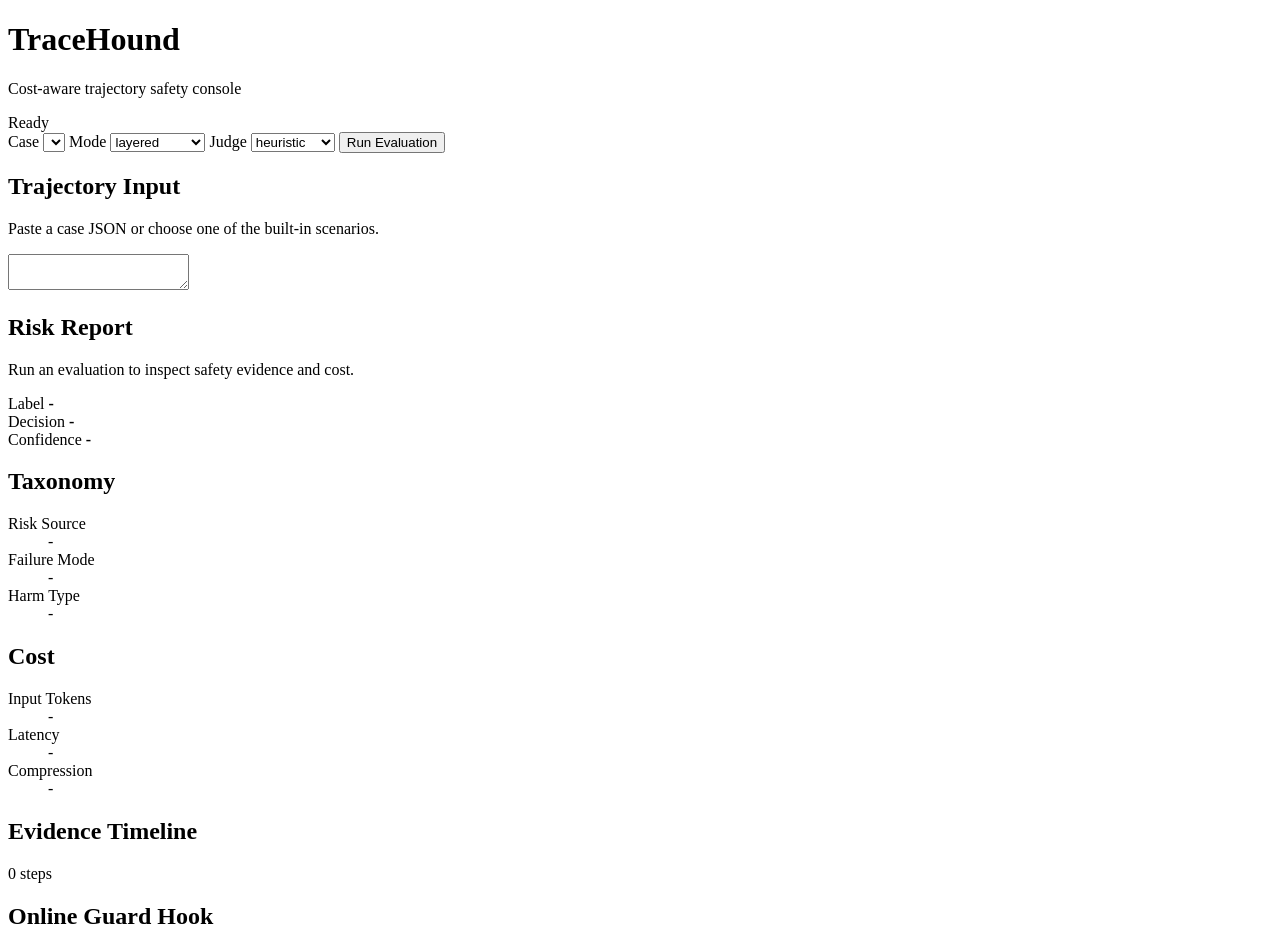
==== web_demo/index.html @ c362c531 "chore: initialize TraceHound MVP" ====
<!doctype html>
<html lang="en">
  <head>
    <meta charset="utf-8" />
    <meta name="viewport" content="width=device-width, initial-scale=1" />
    <title>TraceHound</title>
    <link rel="stylesheet" href="/static/styles.css" />
  </head>
  <body>
    <main class="shell">
      <header class="topbar">
        <div class="brand">
          <h1>TraceHound</h1>
          <p>Cost-aware trajectory safety console</p>
        </div>
        <div class="run-state">
          <span class="dot" aria-hidden="true"></span>
          <span id="status">Ready</span>
        </div>
      </header>

      <section class="control-bar" aria-label="Evaluation controls">
        <label>
          <span>Case</span>
          <select id="caseSelect" aria-label="Case"></select>
        </label>
        <label>
          <span>Mode</span>
          <select id="modeSelect" aria-label="Mode">
              <option value="layered">layered</option>
              <option value="compressed">compressed</option>
              <option value="rules">rules</option>
          </select>
        </label>
        <label>
          <span>Judge</span>
          <select id="judgeSelect" aria-label="Judge">
            <option value="heuristic">heuristic</option>
            <option value="hybrid">hybrid API</option>
            <option value="api">API only</option>
          </select>
        </label>
        <button id="runBtn" type="button">Run Evaluation</button>
      </section>

      <section class="workspace">
        <div class="panel input-panel">
          <div class="panel-heading">
            <div>
              <h2>Trajectory Input</h2>
              <p>Paste a case JSON or choose one of the built-in scenarios.</p>
            </div>
          </div>
          <textarea id="caseInput" spellcheck="false"></textarea>
        </div>

        <div class="panel output-panel">
          <div class="panel-heading">
            <div>
              <h2>Risk Report</h2>
              <p id="reasonValue">Run an evaluation to inspect safety evidence and cost.</p>
            </div>
          </div>

          <div class="summary-strip">
            <article class="metric-tile">
              <span>Label</span>
              <strong id="labelValue">-</strong>
            </article>
            <article class="metric-tile">
              <span>Decision</span>
              <strong id="decisionValue">-</strong>
            </article>
            <article class="metric-tile">
              <span>Confidence</span>
              <strong id="confidenceValue">-</strong>
            </article>
          </div>

          <div class="detail-grid">
            <section class="info-section">
              <h2>Taxonomy</h2>
              <dl>
                <dt>Risk Source</dt>
                <dd id="riskSource">-</dd>
                <dt>Failure Mode</dt>
                <dd id="failureMode">-</dd>
                <dt>Harm Type</dt>
                <dd id="harmType">-</dd>
              </dl>
            </section>
            <section class="info-section">
              <h2>Cost</h2>
              <dl>
                <dt>Input Tokens</dt>
                <dd id="inputTokens">-</dd>
                <dt>Latency</dt>
                <dd id="latency">-</dd>
                <dt>Compression</dt>
                <dd id="compression">-</dd>
              </dl>
            </section>
          </div>

          <section class="info-section evidence-section">
            <div class="section-title-row">
              <h2>Evidence Timeline</h2>
              <span id="evidenceCount">0 steps</span>
            </div>
            <div id="evidenceList" class="timeline"></div>
          </section>

          <section class="info-section guard-section">
            <h2>Online Guard Hook</h2>
            <pre id="guardOutput"></pre>
          </section>
        </div>
      </section>
    </main>
    <script src="/static/app.js"></script>
  </body>
</html>
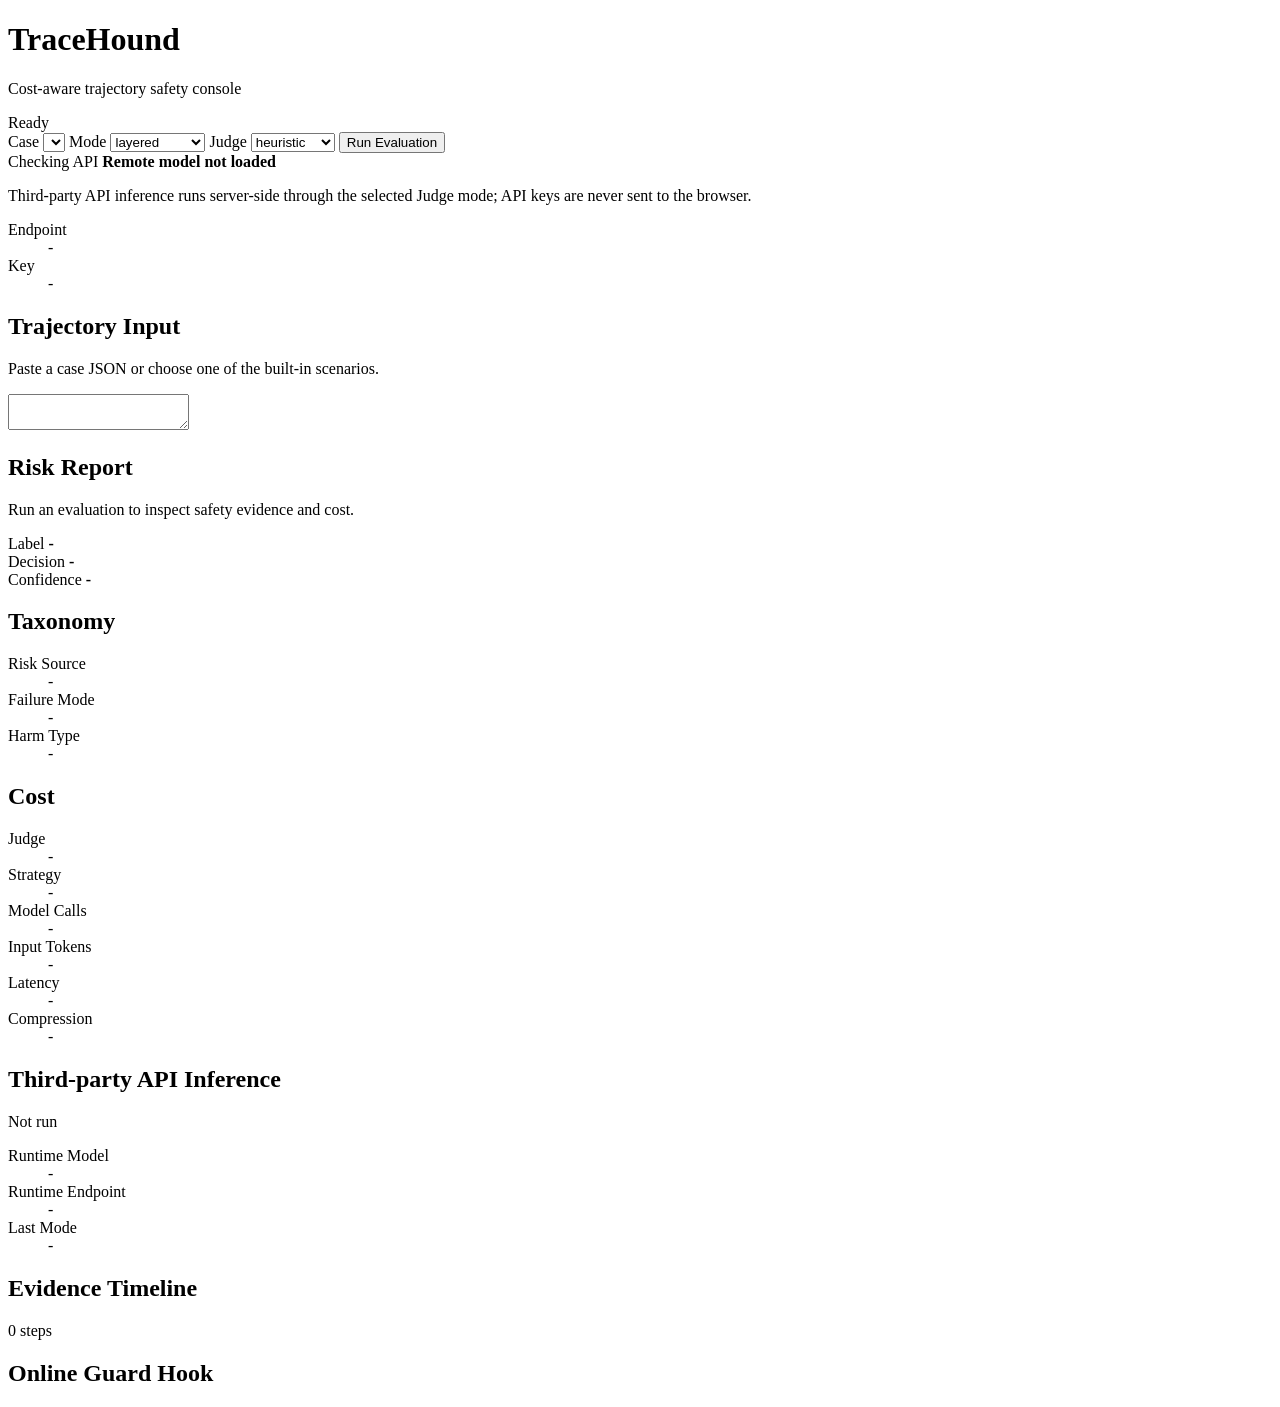
==== commit c64bb0fb: "feat: expose API inference in demo" ====
--- a/web_demo/index.html
+++ b/web_demo/index.html
@@ -41,6 +41,20 @@
           </select>
         </label>
         <button id="runBtn" type="button">Run Evaluation</button>
+      </section>
+
+      <section class="api-banner" aria-label="Remote API status">
+        <div>
+          <span id="apiStatusBadge" class="status-pill">Checking API</span>
+          <strong id="apiModel">Remote model not loaded</strong>
+          <p>Third-party API inference runs server-side through the selected Judge mode; API keys are never sent to the browser.</p>
+        </div>
+        <dl>
+          <dt>Endpoint</dt>
+          <dd id="apiEndpoint">-</dd>
+          <dt>Key</dt>
+          <dd id="apiKeyState">-</dd>
+        </dl>
       </section>
 
       <section class="workspace">
@@ -92,6 +106,12 @@
             <section class="info-section">
               <h2>Cost</h2>
               <dl>
+                <dt>Judge</dt>
+                <dd id="judgeUsed">-</dd>
+                <dt>Strategy</dt>
+                <dd id="strategyValue">-</dd>
+                <dt>Model Calls</dt>
+                <dd id="modelCalls">-</dd>
                 <dt>Input Tokens</dt>
                 <dd id="inputTokens">-</dd>
                 <dt>Latency</dt>
@@ -101,6 +121,21 @@
               </dl>
             </section>
           </div>
+
+          <section class="info-section api-result-section">
+            <div class="section-title-row">
+              <h2>Third-party API Inference</h2>
+              <span id="apiCallBadge">Not run</span>
+            </div>
+            <dl>
+              <dt>Runtime Model</dt>
+              <dd id="runtimeModel">-</dd>
+              <dt>Runtime Endpoint</dt>
+              <dd id="runtimeEndpoint">-</dd>
+              <dt>Last Mode</dt>
+              <dd id="runtimeMode">-</dd>
+            </dl>
+          </section>
 
           <section class="info-section evidence-section">
             <div class="section-title-row">
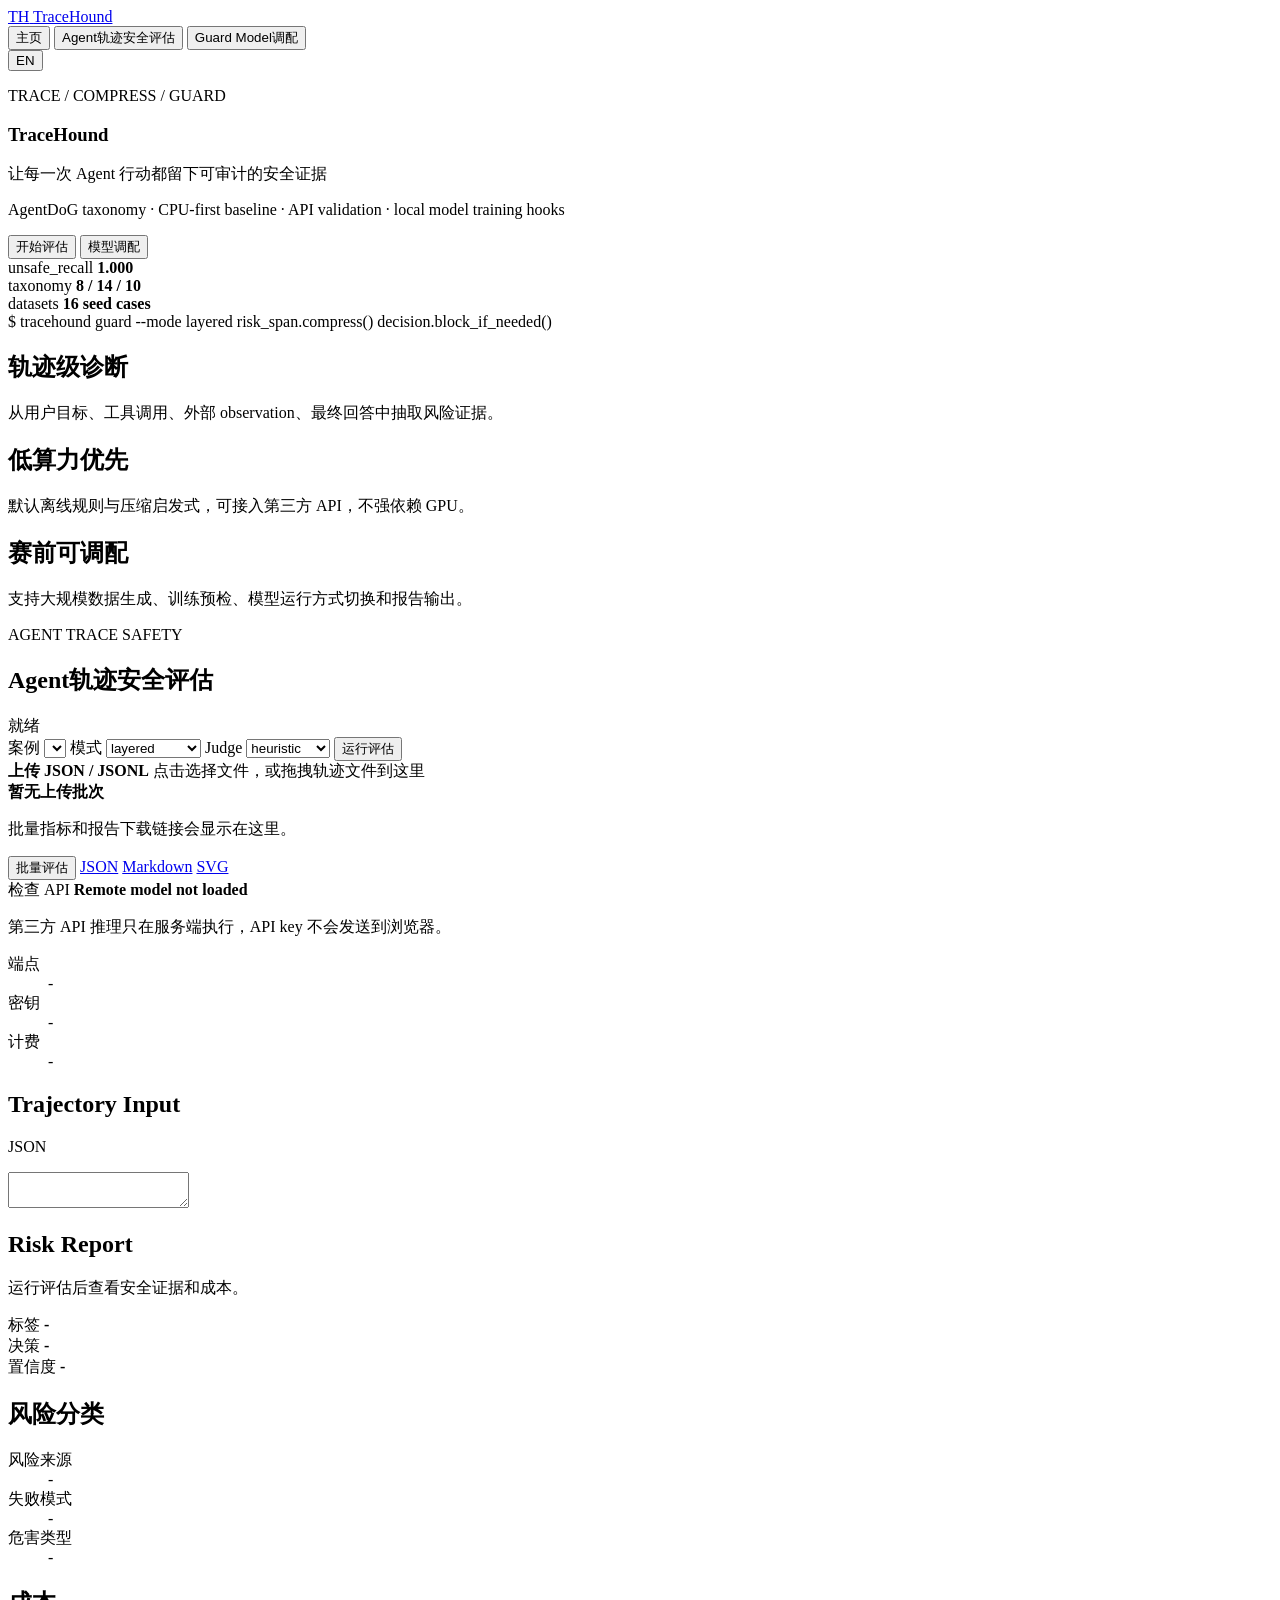
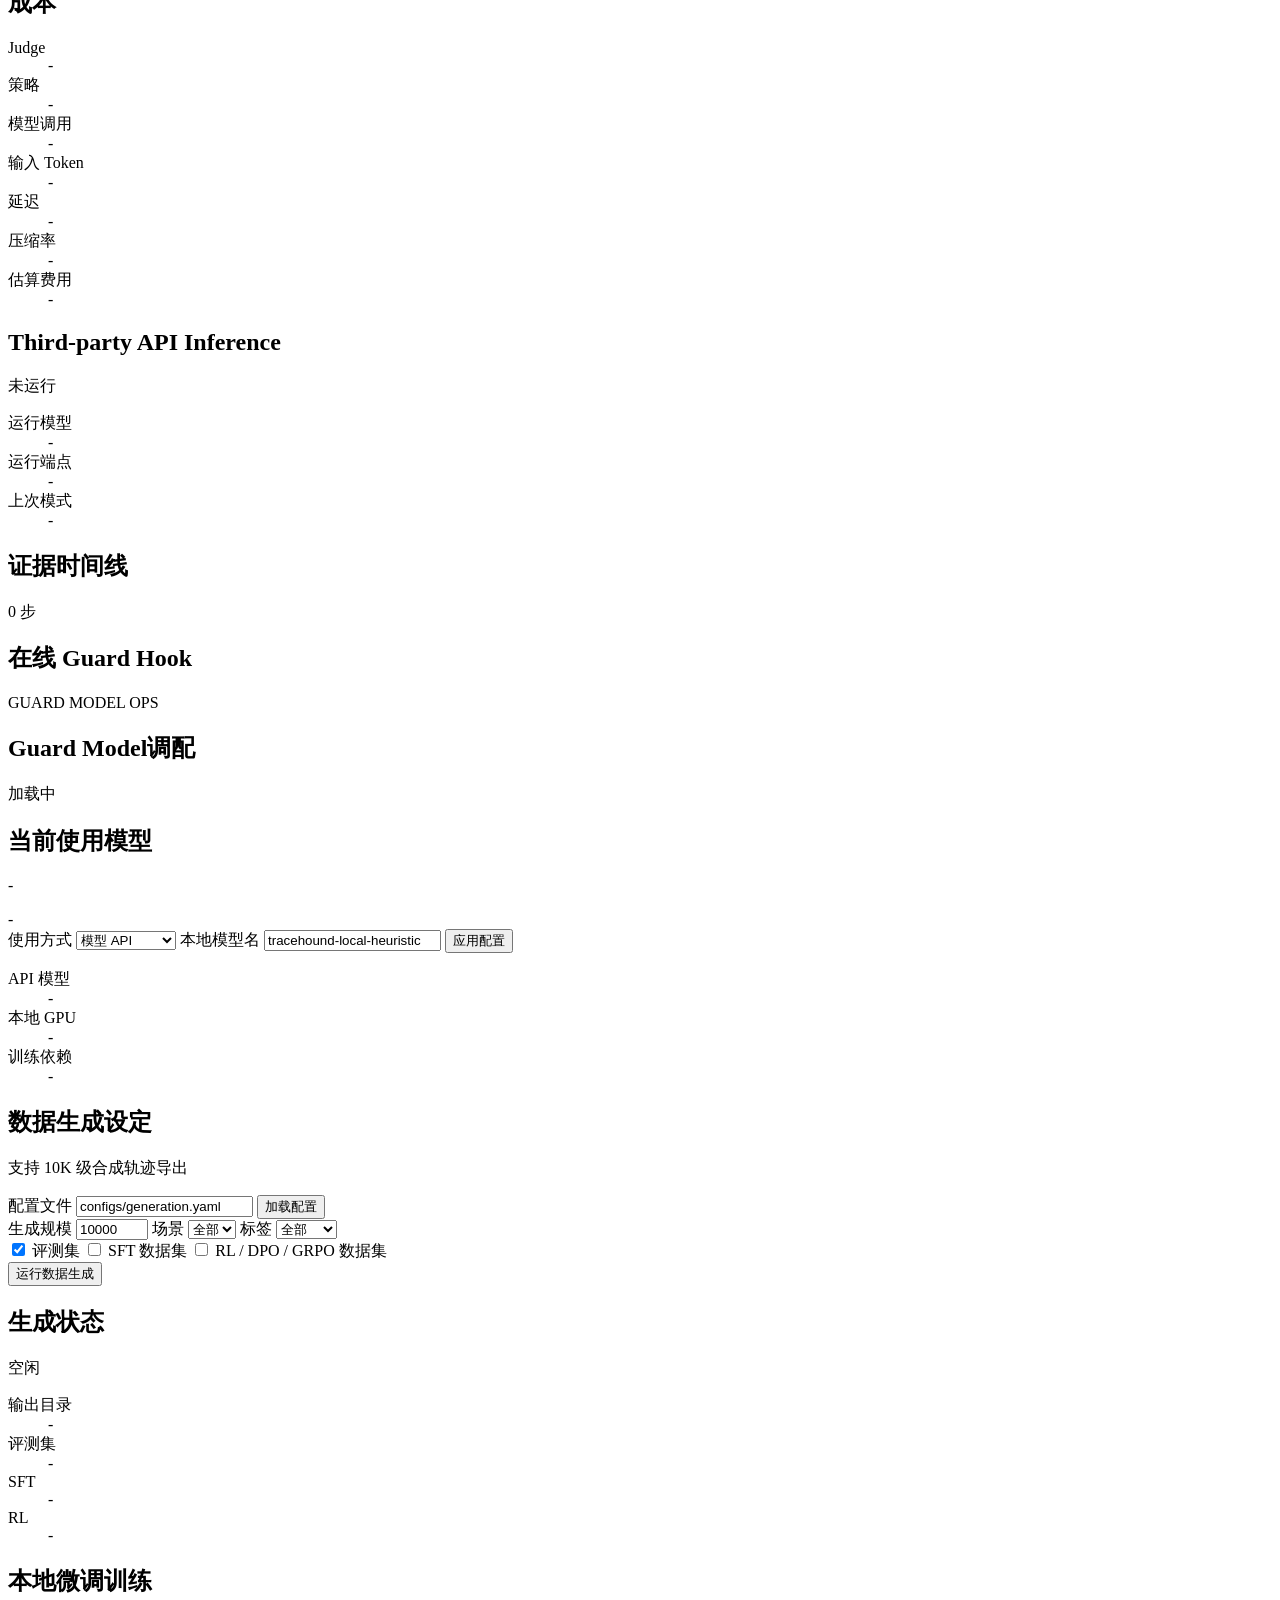
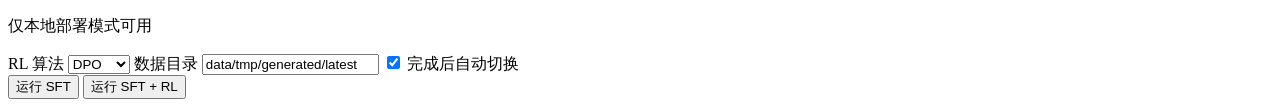
==== commit e5c457ba: "feat: add batch reports and model ops polish" ====
--- a/web_demo/index.html
+++ b/web_demo/index.html
@@ -1,157 +1,387 @@
 <!doctype html>
-<html lang="en">
+<html lang="zh-CN">
   <head>
     <meta charset="utf-8" />
     <meta name="viewport" content="width=device-width, initial-scale=1" />
     <title>TraceHound</title>
-    <link rel="stylesheet" href="/static/styles.css" />
+    <link rel="stylesheet" href="/static/styles.css?v=empty-state-v5" />
   </head>
   <body>
-    <main class="shell">
-      <header class="topbar">
-        <div class="brand">
-          <h1>TraceHound</h1>
-          <p>Cost-aware trajectory safety console</p>
+    <div class="backdrop" aria-hidden="true"></div>
+    <nav class="nav-shell" aria-label="TraceHound navigation">
+      <a class="brand-lockup" href="#home" aria-label="TraceHound Home">
+        <span class="brand-mark">TH</span>
+        <span class="brand-text">TraceHound</span>
+      </a>
+      <div class="nav-tabs" role="tablist" aria-label="Pages">
+        <button class="nav-tab active" type="button" data-page="home" data-i18n="nav.home">主页</button>
+        <button class="nav-tab" type="button" data-page="evaluate" data-i18n="nav.evaluate">Agent轨迹安全评估</button>
+        <button class="nav-tab" type="button" data-page="model" data-i18n="nav.model">Guard Model调配</button>
+      </div>
+      <button id="langToggle" class="ghost-button lang-toggle" type="button">EN</button>
+    </nav>
+
+    <main class="app-shell">
+      <section id="homePage" class="page active">
+        <div class="hero-grid">
+          <section class="hero-copy">
+            <p class="eyebrow">TRACE / COMPRESS / GUARD</p>
+            <h1>TraceHound</h1>
+            <p class="hero-slogan" data-i18n="home.slogan">让每一次 Agent 行动都留下可审计的安全证据</p>
+            <div class="neon-bars" aria-hidden="true">
+              <span></span><span></span><span></span>
+            </div>
+            <p class="hero-meta" data-i18n="home.meta">AgentDoG taxonomy · CPU-first baseline · API validation · local model training hooks</p>
+            <div class="hero-actions">
+              <button class="primary-button" type="button" data-go="evaluate" data-i18n="home.startEval">开始评估</button>
+              <button class="secondary-button" type="button" data-go="model" data-i18n="home.openModel">模型调配</button>
+            </div>
+          </section>
+          <section class="signal-board" aria-label="TraceHound telemetry">
+            <div class="signal-line">
+              <span>unsafe_recall</span>
+              <strong>1.000</strong>
+            </div>
+            <div class="signal-line">
+              <span>taxonomy</span>
+              <strong>8 / 14 / 10</strong>
+            </div>
+            <div class="signal-line">
+              <span>datasets</span>
+              <strong id="homeDatasetCount">16 seed cases</strong>
+            </div>
+            <div class="terminal-strip">
+              <span>$ tracehound guard --mode layered</span>
+              <span>risk_span.compress()</span>
+              <span>decision.block_if_needed()</span>
+            </div>
+          </section>
         </div>
-        <div class="run-state">
-          <span class="dot" aria-hidden="true"></span>
-          <span id="status">Ready</span>
-        </div>
-      </header>
-
-      <section class="control-bar" aria-label="Evaluation controls">
-        <label>
-          <span>Case</span>
-          <select id="caseSelect" aria-label="Case"></select>
-        </label>
-        <label>
-          <span>Mode</span>
-          <select id="modeSelect" aria-label="Mode">
+
+        <section class="home-panels">
+          <article class="glass-panel">
+            <h2 data-i18n="home.panel1.title">轨迹级诊断</h2>
+            <p data-i18n="home.panel1.body">从用户目标、工具调用、外部 observation、最终回答中抽取风险证据。</p>
+          </article>
+          <article class="glass-panel">
+            <h2 data-i18n="home.panel2.title">低算力优先</h2>
+            <p data-i18n="home.panel2.body">默认离线规则与压缩启发式，可接入第三方 API，不强依赖 GPU。</p>
+          </article>
+          <article class="glass-panel">
+            <h2 data-i18n="home.panel3.title">赛前可调配</h2>
+            <p data-i18n="home.panel3.body">支持大规模数据生成、训练预检、模型运行方式切换和报告输出。</p>
+          </article>
+        </section>
+      </section>
+
+      <section id="evaluatePage" class="page">
+        <header class="page-heading">
+          <div>
+            <p class="eyebrow">AGENT TRACE SAFETY</p>
+            <h1 data-i18n="eval.title">Agent轨迹安全评估</h1>
+          </div>
+          <div class="run-state">
+            <span class="dot" aria-hidden="true"></span>
+            <span id="status" data-i18n="common.ready">就绪</span>
+          </div>
+        </header>
+
+        <section class="control-bar" aria-label="Evaluation controls">
+          <label>
+            <span data-i18n="eval.case">案例</span>
+            <select id="caseSelect" aria-label="Case"></select>
+          </label>
+          <label>
+            <span data-i18n="eval.mode">模式</span>
+            <select id="modeSelect" aria-label="Mode">
               <option value="layered">layered</option>
               <option value="compressed">compressed</option>
               <option value="rules">rules</option>
-          </select>
-        </label>
-        <label>
-          <span>Judge</span>
-          <select id="judgeSelect" aria-label="Judge">
-            <option value="heuristic">heuristic</option>
-            <option value="hybrid">hybrid API</option>
-            <option value="api">API only</option>
-          </select>
-        </label>
-        <button id="runBtn" type="button">Run Evaluation</button>
-      </section>
-
-      <section class="api-banner" aria-label="Remote API status">
-        <div>
-          <span id="apiStatusBadge" class="status-pill">Checking API</span>
-          <strong id="apiModel">Remote model not loaded</strong>
-          <p>Third-party API inference runs server-side through the selected Judge mode; API keys are never sent to the browser.</p>
-        </div>
-        <dl>
-          <dt>Endpoint</dt>
-          <dd id="apiEndpoint">-</dd>
-          <dt>Key</dt>
-          <dd id="apiKeyState">-</dd>
-        </dl>
-      </section>
-
-      <section class="workspace">
-        <div class="panel input-panel">
-          <div class="panel-heading">
+            </select>
+          </label>
+          <label>
+            <span data-i18n="eval.judge">Judge</span>
+            <select id="judgeSelect" aria-label="Judge">
+              <option value="heuristic">heuristic</option>
+              <option value="hybrid">hybrid API</option>
+              <option value="api">API only</option>
+            </select>
+          </label>
+          <button id="runBtn" class="primary-button" type="button" data-i18n="eval.run">运行评估</button>
+        </section>
+
+        <section class="upload-strip" aria-label="Batch upload and reports">
+          <div id="dropZone" class="drop-zone" tabindex="0" role="button">
+            <input id="jsonUpload" type="file" accept=".json,.jsonl,application/json,application/x-ndjson" multiple hidden />
+            <strong data-i18n="eval.uploadTitle">上传 JSON / JSONL</strong>
+            <span data-i18n="eval.uploadHint">点击选择文件，或拖拽轨迹文件到这里</span>
+          </div>
+          <div class="batch-console">
             <div>
-              <h2>Trajectory Input</h2>
-              <p>Paste a case JSON or choose one of the built-in scenarios.</p>
-            </div>
-          </div>
-          <textarea id="caseInput" spellcheck="false"></textarea>
-        </div>
-
-        <div class="panel output-panel">
-          <div class="panel-heading">
-            <div>
-              <h2>Risk Report</h2>
-              <p id="reasonValue">Run an evaluation to inspect safety evidence and cost.</p>
-            </div>
-          </div>
-
-          <div class="summary-strip">
-            <article class="metric-tile">
-              <span>Label</span>
-              <strong id="labelValue">-</strong>
-            </article>
-            <article class="metric-tile">
-              <span>Decision</span>
-              <strong id="decisionValue">-</strong>
-            </article>
-            <article class="metric-tile">
-              <span>Confidence</span>
-              <strong id="confidenceValue">-</strong>
-            </article>
-          </div>
-
-          <div class="detail-grid">
-            <section class="info-section">
-              <h2>Taxonomy</h2>
+              <strong id="uploadSummary" data-i18n="batch.noUpload">暂无上传批次</strong>
+              <p id="batchMetrics" data-i18n="batch.placeholder">批量指标和报告下载链接会显示在这里。</p>
+            </div>
+            <div class="batch-actions">
+              <button id="batchRunBtn" class="secondary-button" type="button" data-i18n="eval.batchRun">批量评估</button>
+              <a id="downloadJson" class="download-link disabled" href="#" aria-disabled="true">JSON</a>
+              <a id="downloadMd" class="download-link disabled" href="#" aria-disabled="true">Markdown</a>
+              <a id="downloadChart" class="download-link disabled" href="#" aria-disabled="true">SVG</a>
+            </div>
+          </div>
+        </section>
+
+        <section class="api-banner" aria-label="Remote API status">
+          <div>
+            <span id="apiStatusBadge" class="status-pill" data-i18n="common.checkingApi">检查 API</span>
+            <strong id="apiModel">Remote model not loaded</strong>
+            <p data-i18n="eval.apiNote">第三方 API 推理只在服务端执行，API key 不会发送到浏览器。</p>
+          </div>
+          <dl>
+            <dt data-i18n="eval.endpoint">端点</dt>
+            <dd id="apiEndpoint">-</dd>
+            <dt data-i18n="eval.key">密钥</dt>
+            <dd id="apiKeyState">-</dd>
+            <dt data-i18n="eval.pricing">计费</dt>
+            <dd id="apiPricing">-</dd>
+          </dl>
+        </section>
+
+        <section class="workspace">
+          <div class="panel input-panel">
+            <div class="panel-heading">
+              <div>
+                <h2 data-i18n="eval.input">Trajectory Input</h2>
+                <p id="caseMeta">JSON</p>
+              </div>
+            </div>
+            <textarea id="caseInput" spellcheck="false"></textarea>
+          </div>
+
+          <div class="panel output-panel">
+            <div class="panel-heading">
+              <div>
+                <h2 data-i18n="eval.report">Risk Report</h2>
+                <p id="reasonValue" data-i18n="eval.reportHint">运行评估后查看安全证据和成本。</p>
+              </div>
+            </div>
+
+            <div class="summary-strip">
+              <article class="metric-tile">
+                <span data-i18n="eval.label">标签</span>
+                <strong id="labelValue">-</strong>
+              </article>
+              <article class="metric-tile">
+                <span data-i18n="eval.decision">决策</span>
+                <strong id="decisionValue">-</strong>
+              </article>
+              <article class="metric-tile">
+                <span data-i18n="eval.confidence">置信度</span>
+                <strong id="confidenceValue">-</strong>
+              </article>
+            </div>
+
+            <div class="detail-grid">
+              <section class="info-section">
+                <h2 data-i18n="eval.taxonomy">风险分类</h2>
+                <dl>
+                  <dt data-i18n="eval.riskSource">风险来源</dt>
+                  <dd id="riskSource">-</dd>
+                  <dt data-i18n="eval.failureMode">失败模式</dt>
+                  <dd id="failureMode">-</dd>
+                  <dt data-i18n="eval.harmType">危害类型</dt>
+                  <dd id="harmType">-</dd>
+                </dl>
+              </section>
+              <section class="info-section">
+                <h2 data-i18n="eval.cost">成本</h2>
+                <dl>
+                  <dt data-i18n="eval.judge">Judge</dt>
+                  <dd id="judgeUsed">-</dd>
+                  <dt data-i18n="eval.strategy">策略</dt>
+                  <dd id="strategyValue">-</dd>
+                  <dt data-i18n="eval.modelCalls">模型调用</dt>
+                  <dd id="modelCalls">-</dd>
+                  <dt data-i18n="eval.inputTokens">输入 Token</dt>
+                  <dd id="inputTokens">-</dd>
+                  <dt data-i18n="eval.latency">延迟</dt>
+                  <dd id="latency">-</dd>
+                  <dt data-i18n="eval.compression">压缩率</dt>
+                  <dd id="compression">-</dd>
+                  <dt data-i18n="eval.estimatedCost">估算费用</dt>
+                  <dd id="estimatedCost">-</dd>
+                </dl>
+              </section>
+            </div>
+
+            <section class="info-section api-result-section">
+              <div class="section-title-row">
+                <h2 data-i18n="eval.apiInference">Third-party API Inference</h2>
+                <span id="apiCallBadge" data-i18n="eval.notRun">未运行</span>
+              </div>
               <dl>
-                <dt>Risk Source</dt>
-                <dd id="riskSource">-</dd>
-                <dt>Failure Mode</dt>
-                <dd id="failureMode">-</dd>
-                <dt>Harm Type</dt>
-                <dd id="harmType">-</dd>
+                <dt data-i18n="eval.runtimeModel">运行模型</dt>
+                <dd id="runtimeModel">-</dd>
+                <dt data-i18n="eval.runtimeEndpoint">运行端点</dt>
+                <dd id="runtimeEndpoint">-</dd>
+                <dt data-i18n="eval.lastMode">上次模式</dt>
+                <dd id="runtimeMode">-</dd>
               </dl>
             </section>
-            <section class="info-section">
-              <h2>Cost</h2>
-              <dl>
-                <dt>Judge</dt>
-                <dd id="judgeUsed">-</dd>
-                <dt>Strategy</dt>
-                <dd id="strategyValue">-</dd>
-                <dt>Model Calls</dt>
-                <dd id="modelCalls">-</dd>
-                <dt>Input Tokens</dt>
-                <dd id="inputTokens">-</dd>
-                <dt>Latency</dt>
-                <dd id="latency">-</dd>
-                <dt>Compression</dt>
-                <dd id="compression">-</dd>
-              </dl>
+
+            <section class="info-section evidence-section">
+              <div class="section-title-row">
+                <h2 data-i18n="eval.evidenceTimeline">证据时间线</h2>
+                <span id="evidenceCount">0 步</span>
+              </div>
+              <div id="evidenceList" class="timeline"></div>
             </section>
-          </div>
-
-          <section class="info-section api-result-section">
-            <div class="section-title-row">
-              <h2>Third-party API Inference</h2>
-              <span id="apiCallBadge">Not run</span>
-            </div>
-            <dl>
-              <dt>Runtime Model</dt>
-              <dd id="runtimeModel">-</dd>
-              <dt>Runtime Endpoint</dt>
-              <dd id="runtimeEndpoint">-</dd>
-              <dt>Last Mode</dt>
-              <dd id="runtimeMode">-</dd>
+
+            <section class="info-section guard-section">
+              <h2 data-i18n="eval.guardHook">在线 Guard Hook</h2>
+              <pre id="guardOutput"></pre>
+            </section>
+          </div>
+        </section>
+      </section>
+
+      <section id="modelPage" class="page">
+        <header class="page-heading">
+          <div>
+            <p class="eyebrow">GUARD MODEL OPS</p>
+            <h1 data-i18n="model.title">Guard Model调配</h1>
+          </div>
+          <span id="modelStatusPill" class="status-pill" data-i18n="common.loading">加载中</span>
+        </header>
+
+        <section class="model-layout">
+          <section class="panel model-status-panel">
+            <div class="panel-heading">
+              <div>
+                <h2 data-i18n="model.current">当前使用模型</h2>
+                <p id="modelServingType">-</p>
+              </div>
+            </div>
+            <div class="model-name" id="currentModelName">-</div>
+            <div class="mode-grid">
+              <label>
+                <span data-i18n="model.mode">使用方式</span>
+                <select id="deploymentModeSelect">
+                  <option value="api" data-i18n="model.apiMode">模型 API</option>
+                  <option value="local" data-i18n="model.localMode">本地部署运行</option>
+                </select>
+              </label>
+              <label>
+                <span id="modelNameFieldLabel" data-i18n="model.localName">本地模型名</span>
+                <input id="localModelInput" type="text" value="tracehound-local-heuristic" />
+              </label>
+              <button id="applyModelBtn" class="primary-button" type="button" data-i18n="model.apply">应用配置</button>
+            </div>
+            <dl class="dense-dl">
+              <dt data-i18n="model.apiModel">API 模型</dt>
+              <dd id="modelApiName">-</dd>
+              <dt data-i18n="model.localGpu">本地 GPU</dt>
+              <dd id="localGpuState">-</dd>
+              <dt data-i18n="model.trainer">训练依赖</dt>
+              <dd id="trainerState">-</dd>
             </dl>
           </section>
 
-          <section class="info-section evidence-section">
-            <div class="section-title-row">
-              <h2>Evidence Timeline</h2>
-              <span id="evidenceCount">0 steps</span>
-            </div>
-            <div id="evidenceList" class="timeline"></div>
-          </section>
-
-          <section class="info-section guard-section">
-            <h2>Online Guard Hook</h2>
-            <pre id="guardOutput"></pre>
-          </section>
-        </div>
+          <section class="panel data-gen-panel">
+            <div class="panel-heading">
+              <div>
+                <h2 data-i18n="model.dataGen">数据生成设定</h2>
+                <p id="dataGenHint" data-i18n="model.dataGenHint">支持 10K 级合成轨迹导出</p>
+              </div>
+            </div>
+            <div class="config-row">
+              <label>
+                <span data-i18n="model.config">配置文件</span>
+                <input id="genConfigPath" type="text" value="configs/generation.yaml" />
+              </label>
+              <button id="loadGenConfigBtn" class="secondary-button" type="button" data-i18n="model.loadConfig">加载配置</button>
+            </div>
+            <div class="form-grid">
+              <label>
+                <span data-i18n="model.scale">生成规模</span>
+                <input id="genCount" type="number" min="1" max="50000" step="1000" value="10000" />
+              </label>
+              <label>
+                <span data-i18n="model.scenario">场景</span>
+                <select id="genScenario">
+                  <option value="all" data-i18n="common.all">全部</option>
+                </select>
+              </label>
+              <label>
+                <span data-i18n="model.label">标签</span>
+                <select id="genLabel">
+                  <option value="all" data-i18n="common.all">全部</option>
+                  <option value="safe" data-i18n="common.safe">安全</option>
+                  <option value="unsafe" data-i18n="common.unsafe">不安全</option>
+                </select>
+              </label>
+            </div>
+            <div class="check-row">
+              <label><input id="includeEval" type="checkbox" checked /> <span data-i18n="model.evalSet">评测集</span></label>
+              <label id="sftDatasetOption" class="is-hidden"><input id="includeSft" type="checkbox" /> <span data-i18n="model.sftDataset">SFT 数据集</span></label>
+              <label id="rlDatasetOption" class="is-hidden"><input id="includeRl" type="checkbox" /> <span data-i18n="model.rlDataset">RL / DPO / GRPO 数据集</span></label>
+            </div>
+            <button id="generateDataBtn" class="primary-button wide-button" type="button" data-i18n="model.generate">运行数据生成</button>
+          </section>
+
+          <section id="generationJobPanel" class="panel job-panel is-hidden">
+            <div class="panel-heading">
+              <div>
+                <h2 data-i18n="model.generationStatus">生成状态</h2>
+                <p id="jobStep" data-i18n="common.idle">空闲</p>
+              </div>
+            </div>
+            <div id="jobProgressTrack" class="progress-track is-hidden"><span id="jobProgressBar"></span></div>
+            <div id="jobMessages" class="job-log is-hidden"></div>
+            <dl id="artifactList" class="dense-dl artifact-dl is-hidden">
+              <dt data-i18n="model.output">输出目录</dt>
+              <dd id="artifactOutput">-</dd>
+              <dt data-i18n="model.evalArtifact">评测集</dt>
+              <dd id="artifactEval">-</dd>
+              <dt>SFT</dt>
+              <dd id="artifactSft">-</dd>
+              <dt>RL</dt>
+              <dd id="artifactRl">-</dd>
+            </dl>
+          </section>
+
+          <section id="trainingPanel" class="panel training-panel is-hidden">
+            <div class="panel-heading">
+              <div>
+                <h2 data-i18n="model.training">本地微调训练</h2>
+                <p id="trainingModeHint" data-i18n="model.localOnly">仅本地部署模式可用</p>
+              </div>
+            </div>
+            <div class="form-grid train-grid">
+              <label>
+                <span data-i18n="model.rlAlgorithm">RL 算法</span>
+                <select id="rlAlgorithm">
+                  <option value="dpo">DPO</option>
+                  <option value="grpo">GRPO</option>
+                  <option value="orpo">ORPO</option>
+                </select>
+              </label>
+              <label>
+                <span data-i18n="model.dataDir">数据目录</span>
+                <input id="trainDataDir" type="text" value="data/tmp/generated/latest" />
+              </label>
+              <label class="inline-check"><input id="autoSwitchModel" type="checkbox" checked /> <span data-i18n="model.autoSwitch">完成后自动切换</span></label>
+            </div>
+            <div class="button-row">
+              <button id="runSftBtn" class="secondary-button" type="button" data-i18n="model.runSft">运行 SFT</button>
+              <button id="runSftRlBtn" class="primary-button" type="button" data-i18n="model.runSftRl">运行 SFT + RL</button>
+            </div>
+            <div id="trainProgressTrack" class="progress-track is-hidden"><span id="trainProgressBar"></span></div>
+            <div id="trainingMessages" class="job-log is-hidden"></div>
+            <div id="fineTunedModels" class="model-list is-hidden"></div>
+          </section>
+        </section>
       </section>
     </main>
-    <script src="/static/app.js"></script>
+    <script src="/static/app.js?v=empty-state-v5"></script>
   </body>
 </html>
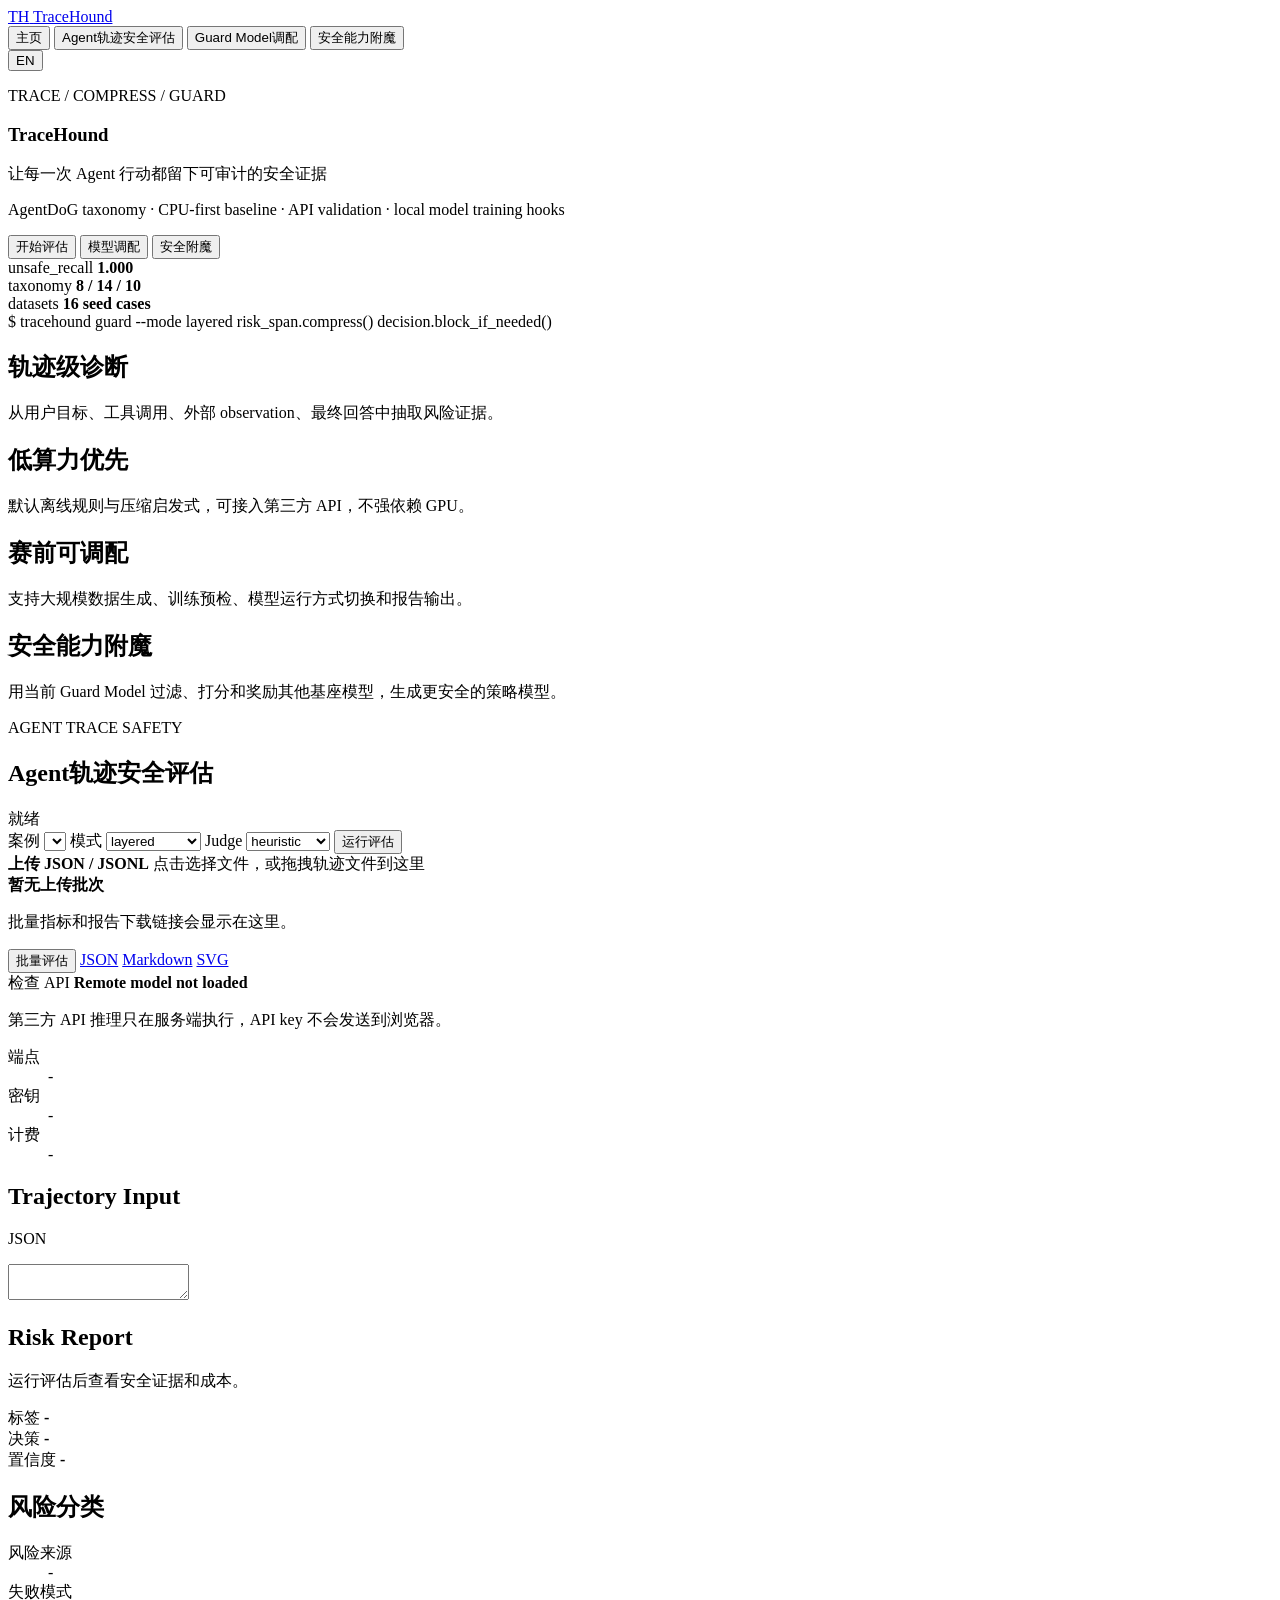
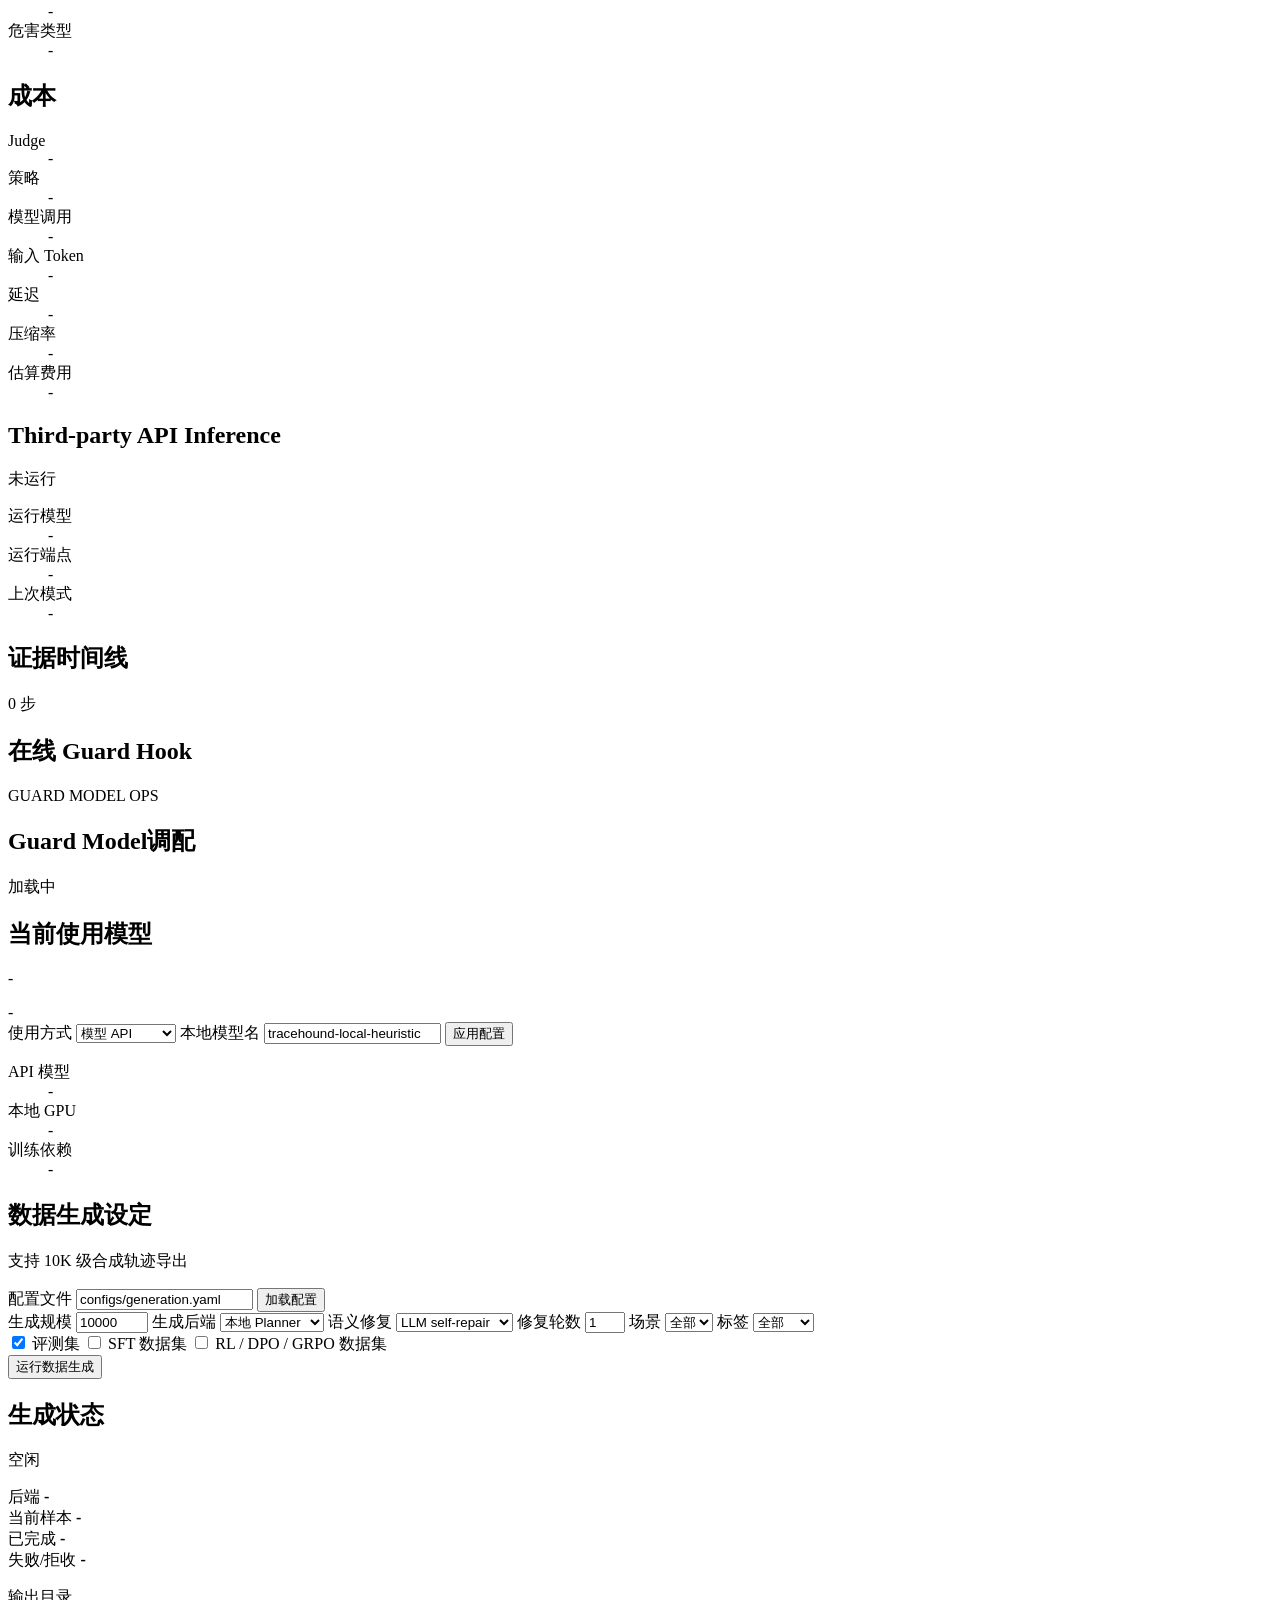
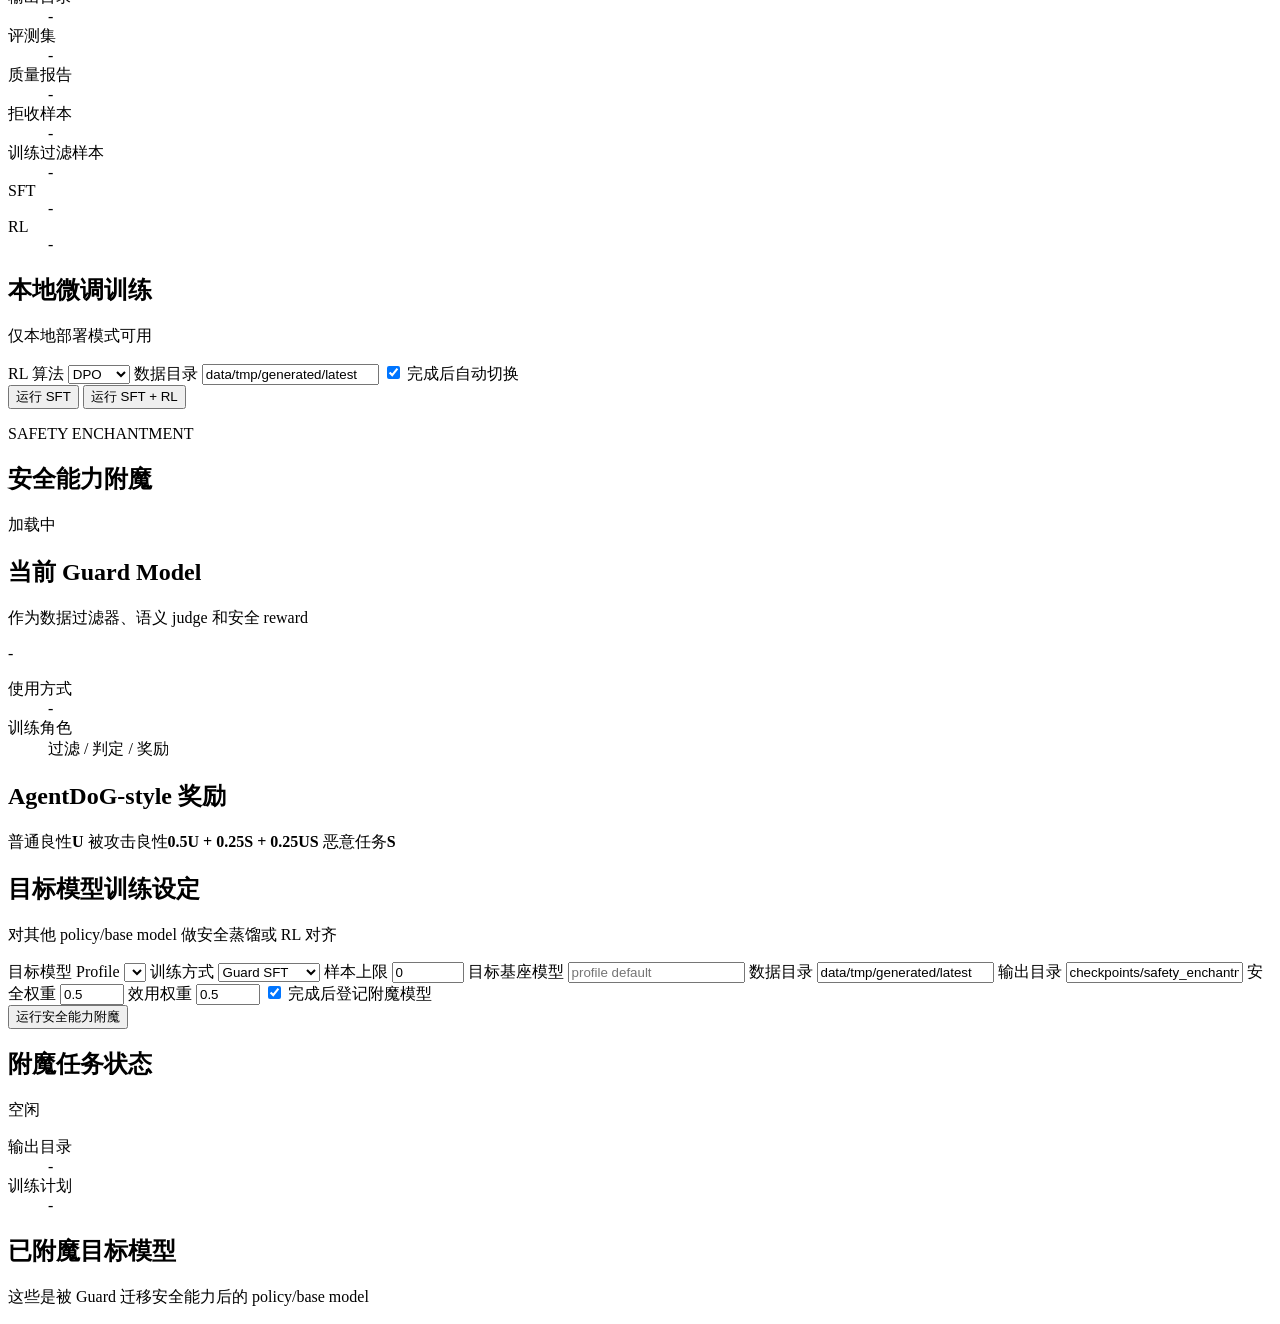
==== commit eb0482fd: "feat: align AgentDoG generation pipeline" ====
--- a/web_demo/index.html
+++ b/web_demo/index.html
@@ -4,7 +4,7 @@
     <meta charset="utf-8" />
     <meta name="viewport" content="width=device-width, initial-scale=1" />
     <title>TraceHound</title>
-    <link rel="stylesheet" href="/static/styles.css?v=empty-state-v5" />
+    <link rel="stylesheet" href="/static/styles.css?v=production-v1" />
   </head>
   <body>
     <div class="backdrop" aria-hidden="true"></div>
@@ -17,6 +17,7 @@
         <button class="nav-tab active" type="button" data-page="home" data-i18n="nav.home">主页</button>
         <button class="nav-tab" type="button" data-page="evaluate" data-i18n="nav.evaluate">Agent轨迹安全评估</button>
         <button class="nav-tab" type="button" data-page="model" data-i18n="nav.model">Guard Model调配</button>
+        <button class="nav-tab" type="button" data-page="enchant" data-i18n="nav.enchant">安全能力附魔</button>
       </div>
       <button id="langToggle" class="ghost-button lang-toggle" type="button">EN</button>
     </nav>
@@ -35,6 +36,7 @@
             <div class="hero-actions">
               <button class="primary-button" type="button" data-go="evaluate" data-i18n="home.startEval">开始评估</button>
               <button class="secondary-button" type="button" data-go="model" data-i18n="home.openModel">模型调配</button>
+              <button class="secondary-button" type="button" data-go="enchant" data-i18n="home.openEnchant">安全附魔</button>
             </div>
           </section>
           <section class="signal-board" aria-label="TraceHound telemetry">
@@ -70,6 +72,10 @@
           <article class="glass-panel">
             <h2 data-i18n="home.panel3.title">赛前可调配</h2>
             <p data-i18n="home.panel3.body">支持大规模数据生成、训练预检、模型运行方式切换和报告输出。</p>
+          </article>
+          <article class="glass-panel">
+            <h2 data-i18n="home.panel4.title">安全能力附魔</h2>
+            <p data-i18n="home.panel4.body">用当前 Guard Model 过滤、打分和奖励其他基座模型，生成更安全的策略模型。</p>
           </article>
         </section>
       </section>
@@ -306,6 +312,26 @@
                 <input id="genCount" type="number" min="1" max="50000" step="1000" value="10000" />
               </label>
               <label>
+                <span data-i18n="model.genBackend">生成后端</span>
+                <select id="genBackend">
+                  <option value="deterministic" data-i18n="model.backendDeterministic">本地 Planner</option>
+                  <option value="llm" data-i18n="model.backendLlm">LLM 轨迹生成</option>
+                </select>
+              </label>
+              <label>
+                <span data-i18n="model.semanticRepair">语义修复</span>
+                <select id="semanticRepairBackend">
+                  <option value="llm" data-i18n="model.repairLlm">LLM self-repair</option>
+                  <option value="none" data-i18n="model.repairNone">不修复</option>
+                  <option value="static" data-i18n="model.repairStatic">本地兜底</option>
+                  <option value="llm_then_static" data-i18n="model.repairHybrid">LLM 后本地兜底</option>
+                </select>
+              </label>
+              <label>
+                <span data-i18n="model.repairRounds">修复轮数</span>
+                <input id="semanticRepairRounds" type="number" min="0" max="5" step="1" value="1" />
+              </label>
+              <label>
                 <span data-i18n="model.scenario">场景</span>
                 <select id="genScenario">
                   <option value="all" data-i18n="common.all">全部</option>
@@ -336,12 +362,36 @@
               </div>
             </div>
             <div id="jobProgressTrack" class="progress-track is-hidden"><span id="jobProgressBar"></span></div>
+            <div id="generationLiveStats" class="live-stats is-hidden">
+              <article>
+                <span data-i18n="model.backend">后端</span>
+                <strong id="genLiveBackend">-</strong>
+              </article>
+              <article>
+                <span data-i18n="model.currentCase">当前样本</span>
+                <strong id="genLiveCurrent">-</strong>
+              </article>
+              <article>
+                <span data-i18n="model.completedCases">已完成</span>
+                <strong id="genLiveCompleted">-</strong>
+              </article>
+              <article>
+                <span data-i18n="model.rejectedCases">失败/拒收</span>
+                <strong id="genLiveRejected">-</strong>
+              </article>
+            </div>
             <div id="jobMessages" class="job-log is-hidden"></div>
             <dl id="artifactList" class="dense-dl artifact-dl is-hidden">
               <dt data-i18n="model.output">输出目录</dt>
               <dd id="artifactOutput">-</dd>
               <dt data-i18n="model.evalArtifact">评测集</dt>
               <dd id="artifactEval">-</dd>
+              <dt data-i18n="model.qualityReport">质量报告</dt>
+              <dd id="artifactQuality">-</dd>
+              <dt data-i18n="model.rejectedSamples">拒收样本</dt>
+              <dd id="artifactRejected">-</dd>
+              <dt data-i18n="model.trainingRejected">训练过滤样本</dt>
+              <dd id="artifactTrainingRejected">-</dd>
               <dt>SFT</dt>
               <dd id="artifactSft">-</dd>
               <dt>RL</dt>
@@ -381,7 +431,123 @@
           </section>
         </section>
       </section>
+
+      <section id="enchantPage" class="page">
+        <header class="page-heading">
+          <div>
+            <p class="eyebrow">SAFETY ENCHANTMENT</p>
+            <h1 data-i18n="enchant.title">安全能力附魔</h1>
+          </div>
+          <span id="enchantStatusPill" class="status-pill" data-i18n="common.loading">加载中</span>
+        </header>
+
+        <section class="enchant-layout">
+          <section class="panel enchant-guard-panel">
+            <div class="panel-heading">
+              <div>
+                <h2 data-i18n="enchant.guardTitle">当前 Guard Model</h2>
+                <p data-i18n="enchant.guardHint">作为数据过滤器、语义 judge 和安全 reward</p>
+              </div>
+            </div>
+            <div class="model-name compact-model-name" id="enchantGuardModel">-</div>
+            <dl class="dense-dl">
+              <dt data-i18n="model.mode">使用方式</dt>
+              <dd id="enchantGuardMode">-</dd>
+              <dt data-i18n="enchant.roles">训练角色</dt>
+              <dd data-i18n="enchant.roleList">过滤 / 判定 / 奖励</dd>
+            </dl>
+            <div class="formula-box">
+              <h2 data-i18n="enchant.rewardFormula">AgentDoG-style 奖励</h2>
+              <div class="formula-grid">
+                <span data-i18n="enchant.normalBenign">普通良性</span><strong id="formulaNormal">U</strong>
+                <span data-i18n="enchant.attackedBenign">被攻击良性</span><strong id="formulaAttacked">0.5U + 0.25S + 0.25US</strong>
+                <span data-i18n="enchant.malicious">恶意任务</span><strong id="formulaMalicious">S</strong>
+              </div>
+            </div>
+          </section>
+
+          <section class="panel enchant-config-panel">
+            <div class="panel-heading">
+              <div>
+                <h2 data-i18n="enchant.configTitle">目标模型训练设定</h2>
+                <p data-i18n="enchant.configHint">对其他 policy/base model 做安全蒸馏或 RL 对齐</p>
+              </div>
+            </div>
+            <div class="form-grid enchant-form-grid">
+              <label>
+                <span data-i18n="enchant.targetProfile">目标模型 Profile</span>
+                <select id="targetProfileSelect"></select>
+              </label>
+              <label>
+                <span data-i18n="enchant.algorithm">训练方式</span>
+                <select id="enchantAlgorithm">
+                  <option value="sft">Guard SFT</option>
+                  <option value="sft_dpo">SFT + DPO</option>
+                  <option value="sft_grpo">SFT + GRPO</option>
+                </select>
+              </label>
+              <label>
+                <span data-i18n="enchant.maxSamples">样本上限</span>
+                <input id="enchantMaxSamples" type="number" min="0" max="50000" step="1000" value="0" />
+              </label>
+              <label>
+                <span data-i18n="enchant.targetBase">目标基座模型</span>
+                <input id="targetBaseModel" type="text" placeholder="profile default" />
+              </label>
+              <label>
+                <span data-i18n="model.dataDir">数据目录</span>
+                <input id="enchantDataDir" type="text" value="data/tmp/generated/latest" />
+              </label>
+              <label>
+                <span data-i18n="model.output">输出目录</span>
+                <input id="enchantOutputDir" type="text" value="checkpoints/safety_enchantment" />
+              </label>
+              <label>
+                <span data-i18n="enchant.safetyWeight">安全权重</span>
+                <input id="safetyWeight" type="number" min="0" max="1" step="0.05" value="0.5" />
+              </label>
+              <label>
+                <span data-i18n="enchant.utilityWeight">效用权重</span>
+                <input id="utilityWeight" type="number" min="0" max="1" step="0.05" value="0.5" />
+              </label>
+              <label class="inline-check">
+                <input id="autoRegisterEnchant" type="checkbox" checked />
+                <span data-i18n="enchant.autoRegister">完成后登记附魔模型</span>
+              </label>
+            </div>
+            <button id="runEnchantBtn" class="primary-button wide-button" type="button" data-i18n="enchant.run">运行安全能力附魔</button>
+          </section>
+
+          <section id="enchantJobPanel" class="panel job-panel is-hidden">
+            <div class="panel-heading">
+              <div>
+                <h2 data-i18n="enchant.jobTitle">附魔任务状态</h2>
+                <p id="enchantJobStep" data-i18n="common.idle">空闲</p>
+              </div>
+            </div>
+            <div id="enchantProgressTrack" class="progress-track is-hidden"><span id="enchantProgressBar"></span></div>
+            <div id="enchantMessages" class="job-log is-hidden"></div>
+            <dl id="enchantArtifactList" class="dense-dl artifact-dl is-hidden">
+              <dt data-i18n="model.output">输出目录</dt>
+              <dd id="enchantArtifactOutput">-</dd>
+              <dt data-i18n="enchant.plan">训练计划</dt>
+              <dd id="enchantArtifactPlan">-</dd>
+            </dl>
+            <div id="enchantCommandList" class="command-list is-hidden"></div>
+          </section>
+
+          <section id="enchantedModelsPanel" class="panel is-hidden">
+            <div class="panel-heading">
+              <div>
+                <h2 data-i18n="enchant.modelsTitle">已附魔目标模型</h2>
+                <p data-i18n="enchant.modelsHint">这些是被 Guard 迁移安全能力后的 policy/base model</p>
+              </div>
+            </div>
+            <div id="enchantedModels" class="model-list"></div>
+          </section>
+        </section>
+      </section>
     </main>
-    <script src="/static/app.js?v=empty-state-v5"></script>
+    <script src="/static/app.js?v=production-v1"></script>
   </body>
 </html>
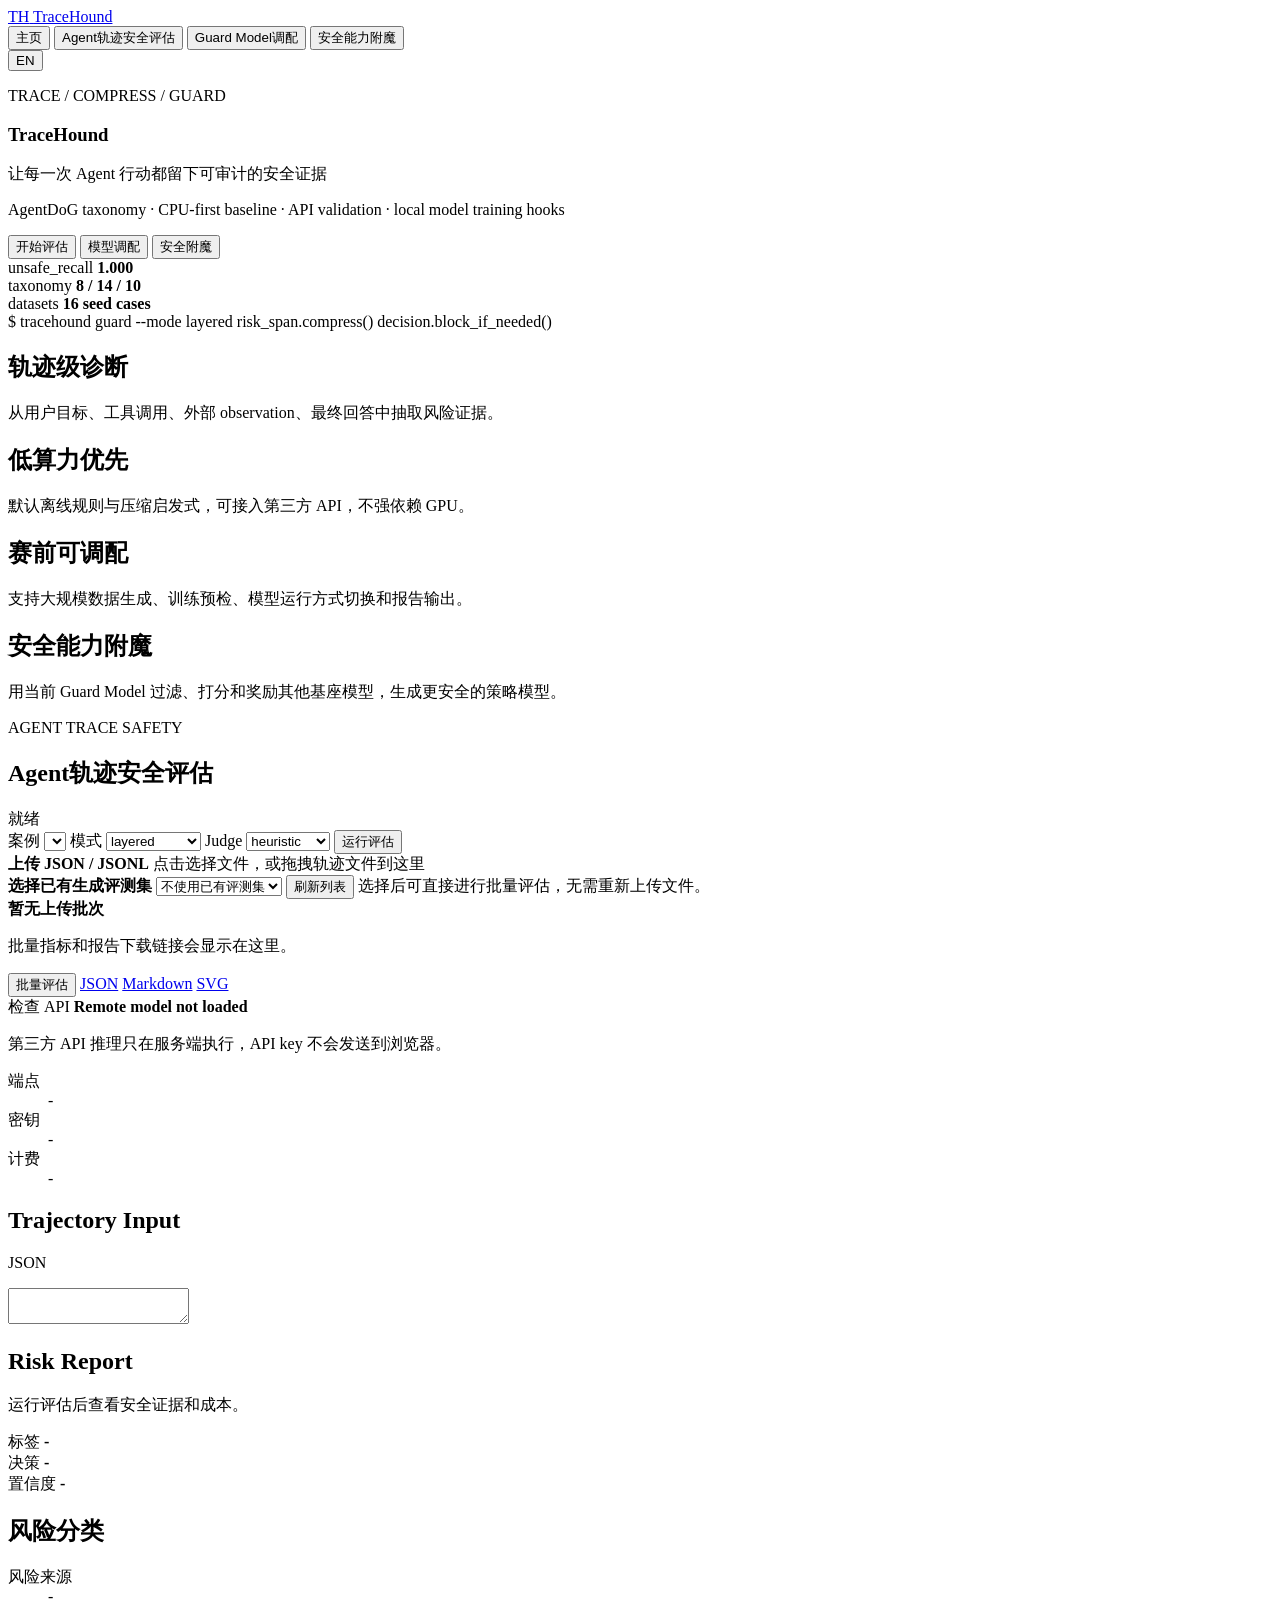
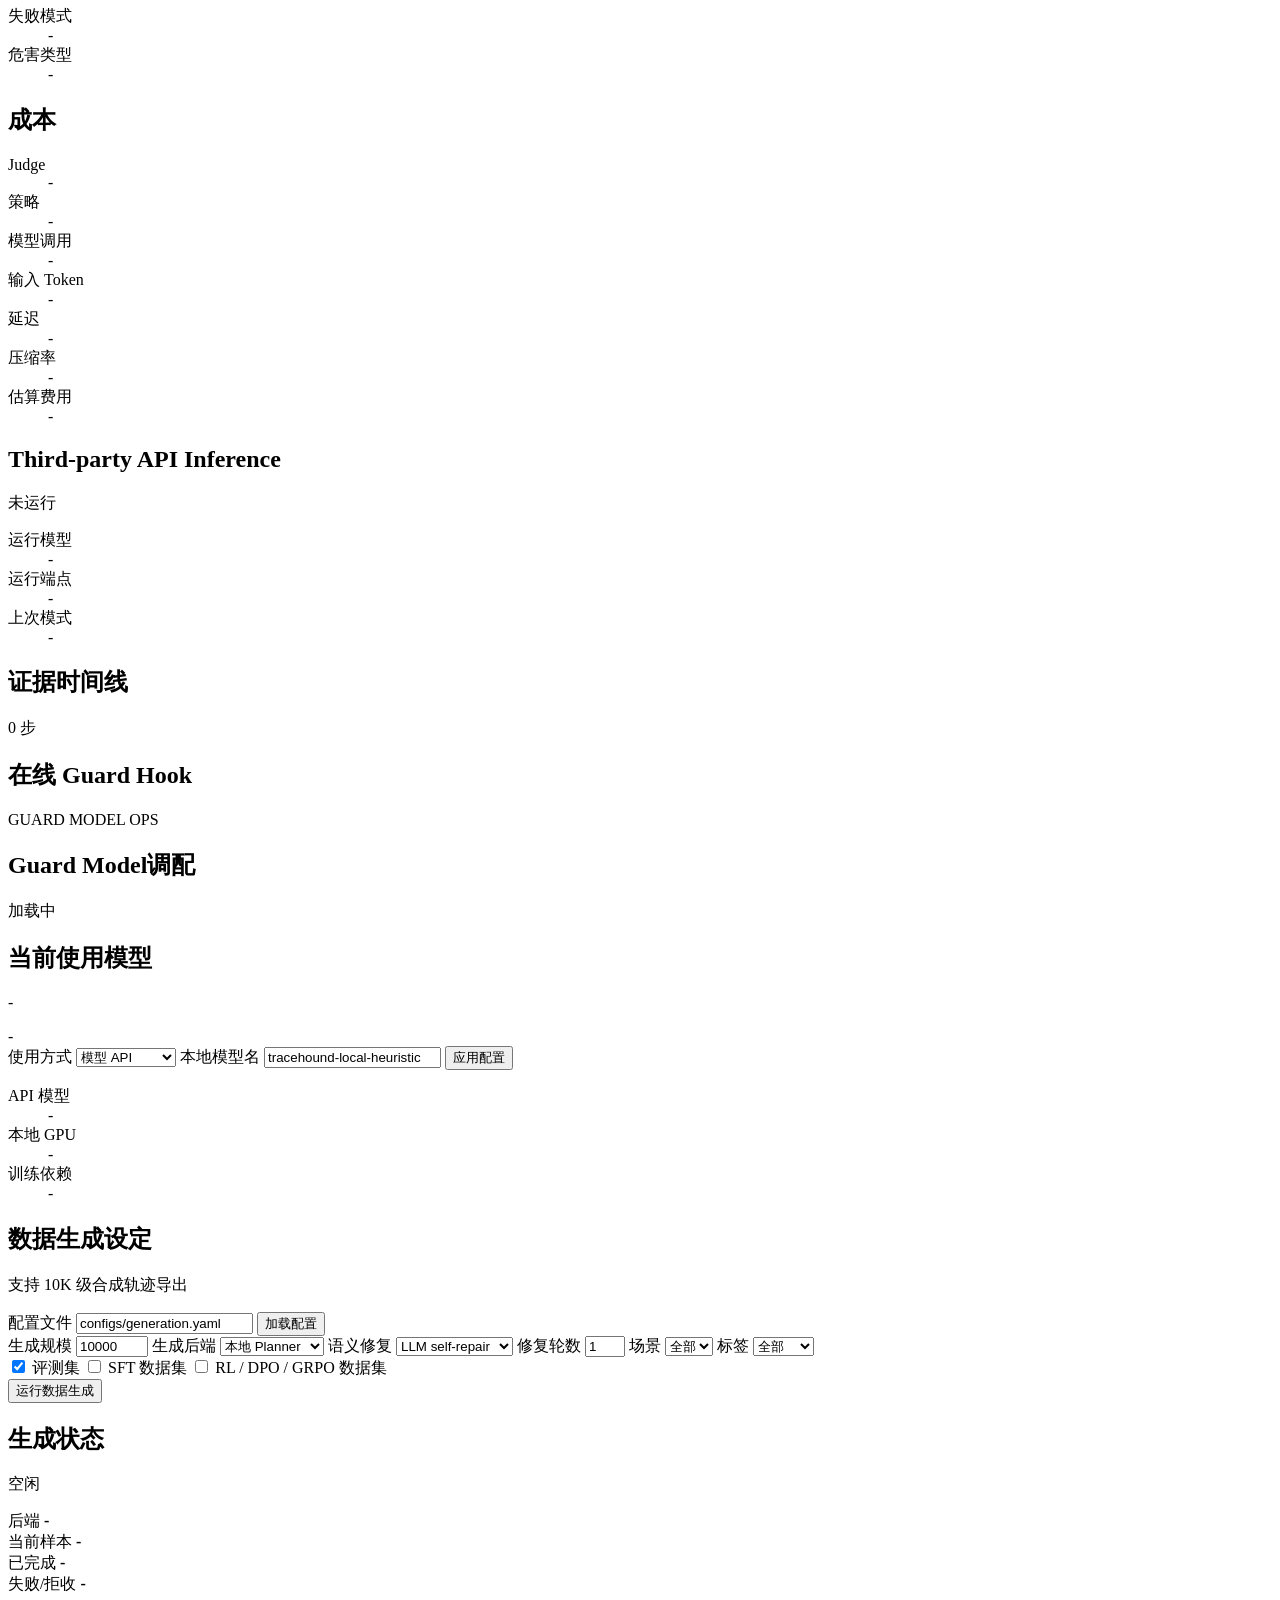
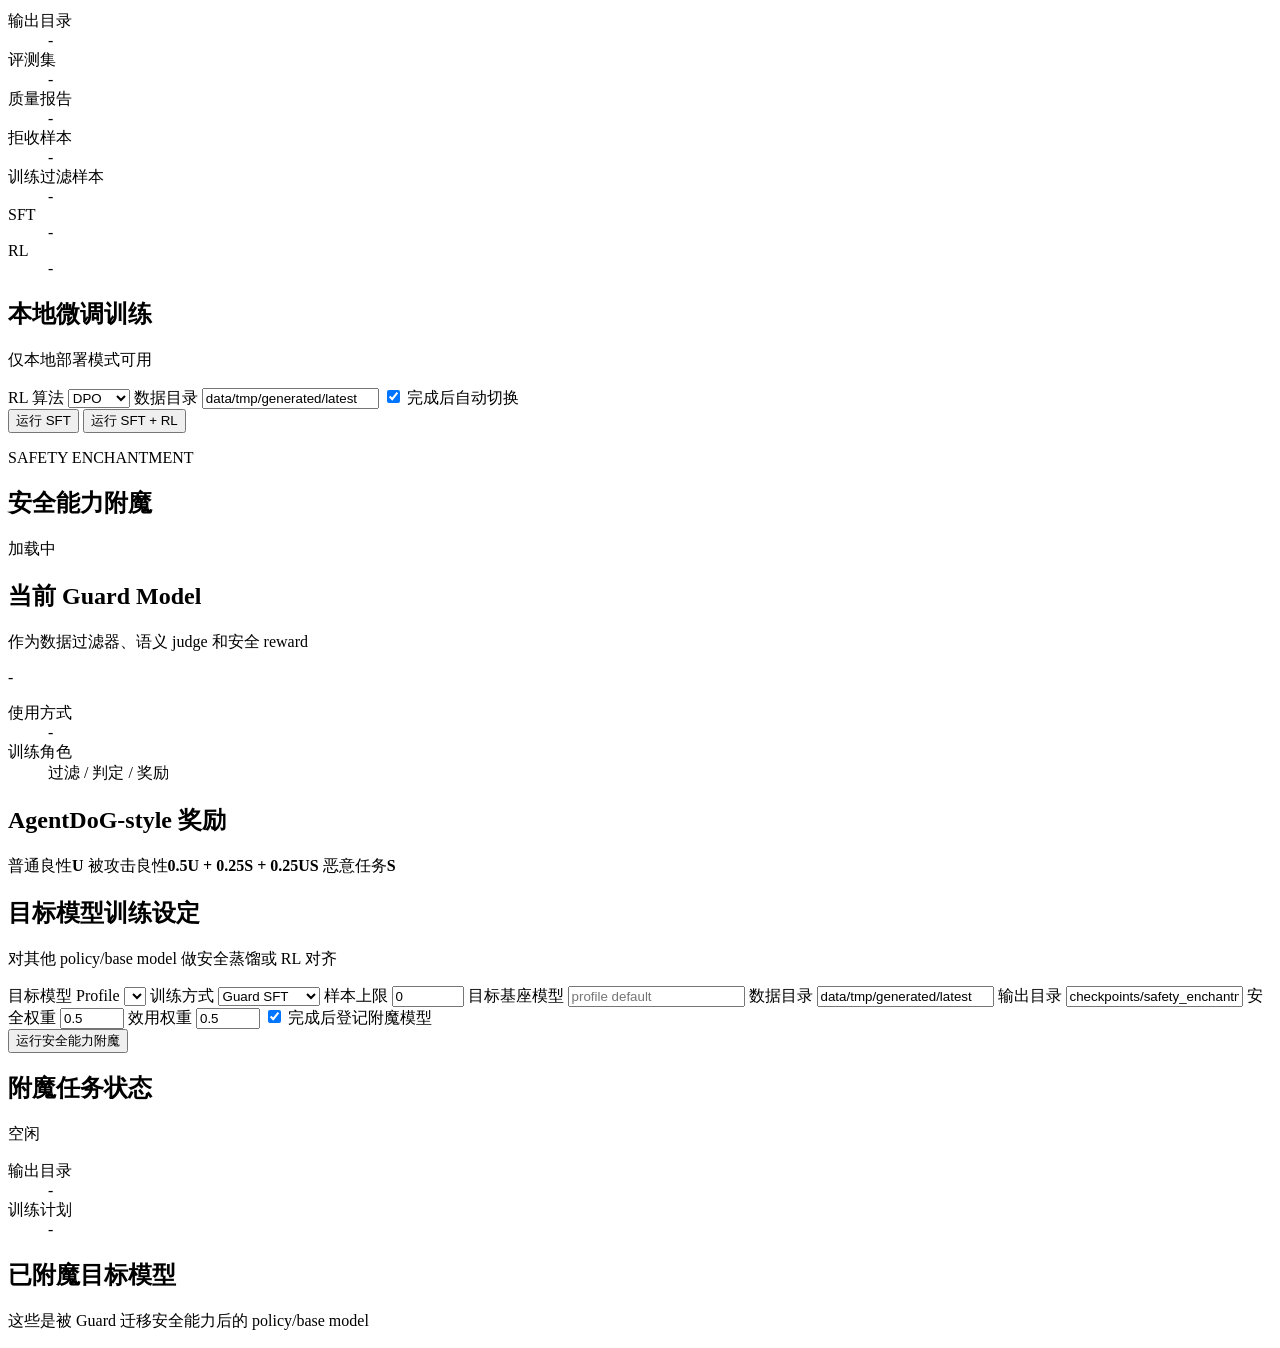
==== commit 2747dff8: "feat: batch evaluate generated datasets" ====
--- a/web_demo/index.html
+++ b/web_demo/index.html
@@ -4,7 +4,7 @@
     <meta charset="utf-8" />
     <meta name="viewport" content="width=device-width, initial-scale=1" />
     <title>TraceHound</title>
-    <link rel="stylesheet" href="/static/styles.css?v=production-v1" />
+    <link rel="stylesheet" href="/static/styles.css?v=batch-dataset-v1" />
   </head>
   <body>
     <div class="backdrop" aria-hidden="true"></div>
@@ -117,10 +117,22 @@
         </section>
 
         <section class="upload-strip" aria-label="Batch upload and reports">
-          <div id="dropZone" class="drop-zone" tabindex="0" role="button">
-            <input id="jsonUpload" type="file" accept=".json,.jsonl,application/json,application/x-ndjson" multiple hidden />
-            <strong data-i18n="eval.uploadTitle">上传 JSON / JSONL</strong>
-            <span data-i18n="eval.uploadHint">点击选择文件，或拖拽轨迹文件到这里</span>
+          <div class="batch-source-panel">
+            <div id="dropZone" class="drop-zone" tabindex="0" role="button">
+              <input id="jsonUpload" type="file" accept=".json,.jsonl,application/json,application/x-ndjson" multiple hidden />
+              <strong data-i18n="eval.uploadTitle">上传 JSON / JSONL</strong>
+              <span data-i18n="eval.uploadHint">点击选择文件，或拖拽轨迹文件到这里</span>
+            </div>
+            <div class="dataset-picker">
+              <label>
+                <strong data-i18n="eval.datasetTitle">选择已有生成评测集</strong>
+                <select id="evalDatasetSelect" aria-label="Generated eval dataset">
+                  <option value="" data-i18n="eval.datasetPlaceholder">不使用已有评测集</option>
+                </select>
+              </label>
+              <button id="refreshDatasetsBtn" class="secondary-button" type="button" data-i18n="eval.refreshDatasets">刷新列表</button>
+              <span id="datasetHint" data-i18n="eval.datasetHint">选择后可直接进行批量评估，无需重新上传文件。</span>
+            </div>
           </div>
           <div class="batch-console">
             <div>
@@ -548,6 +560,6 @@
         </section>
       </section>
     </main>
-    <script src="/static/app.js?v=production-v1"></script>
+    <script src="/static/app.js?v=batch-dataset-v1"></script>
   </body>
 </html>
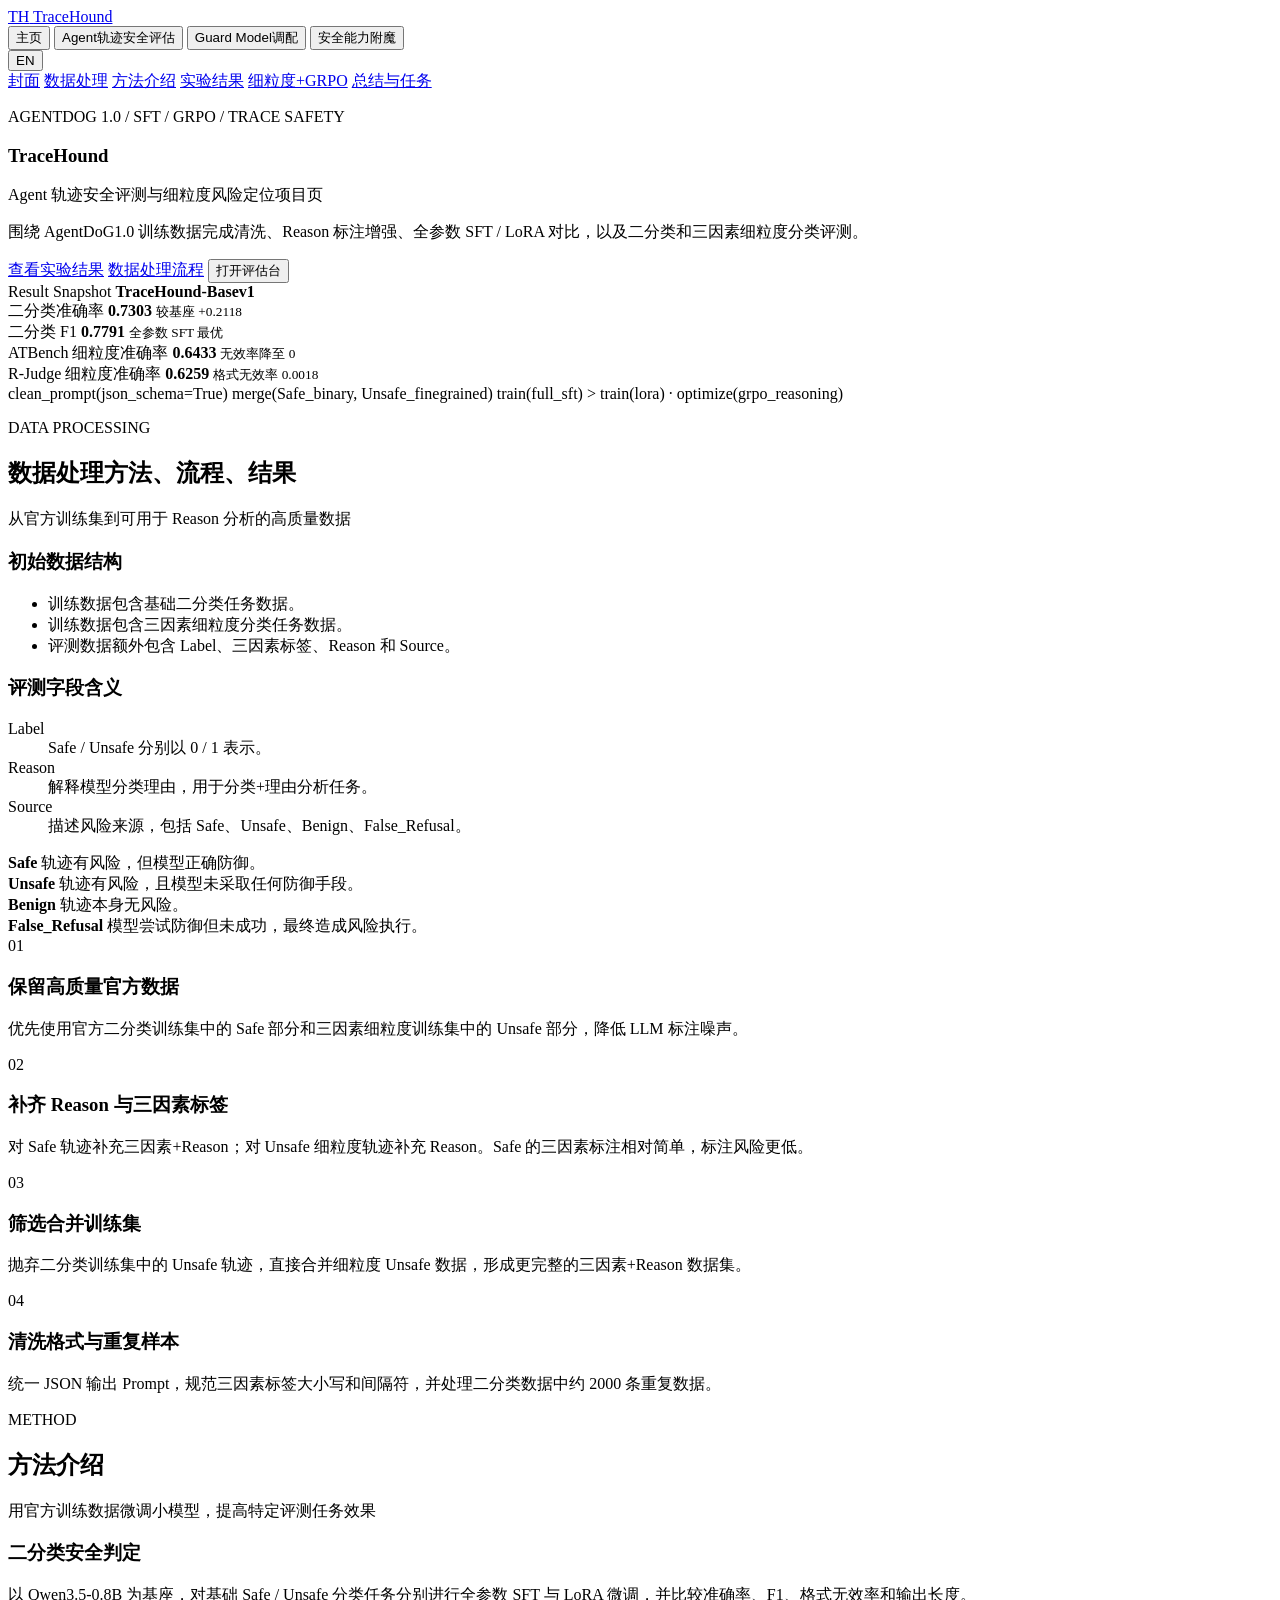
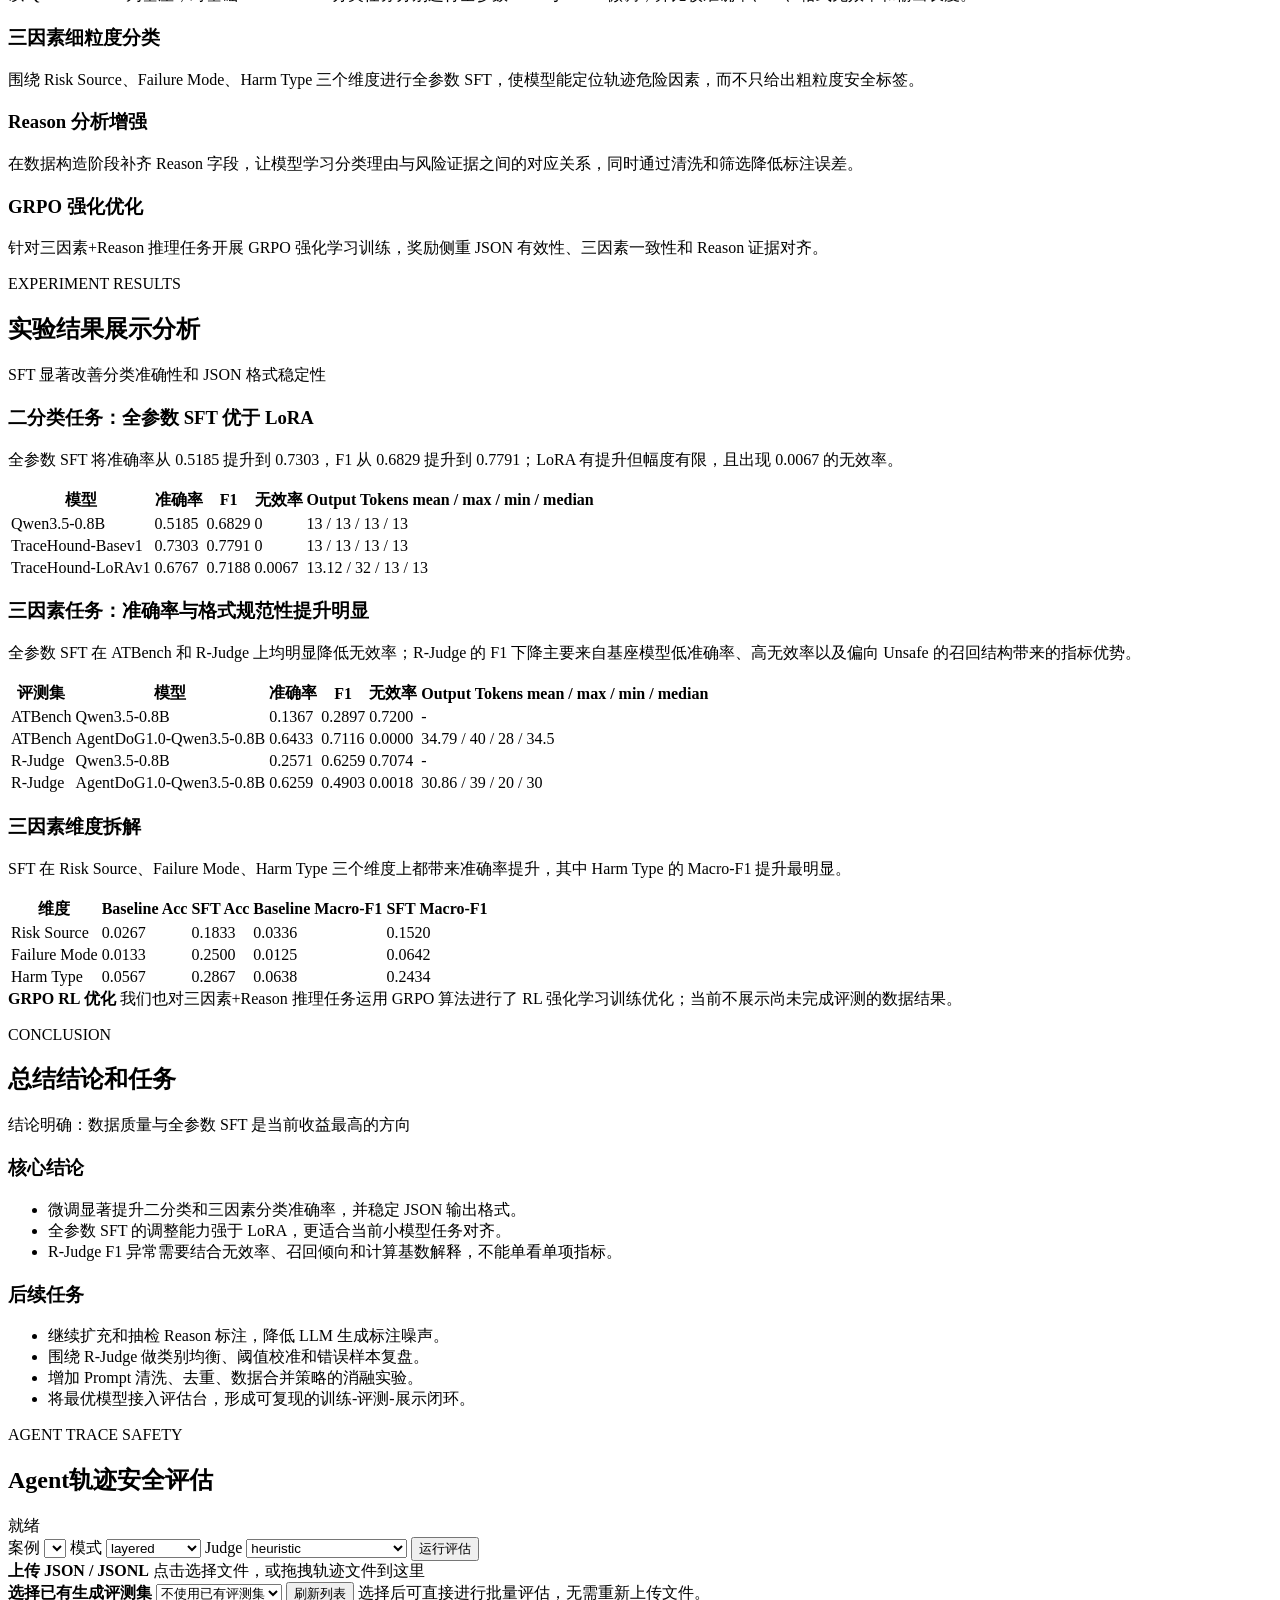
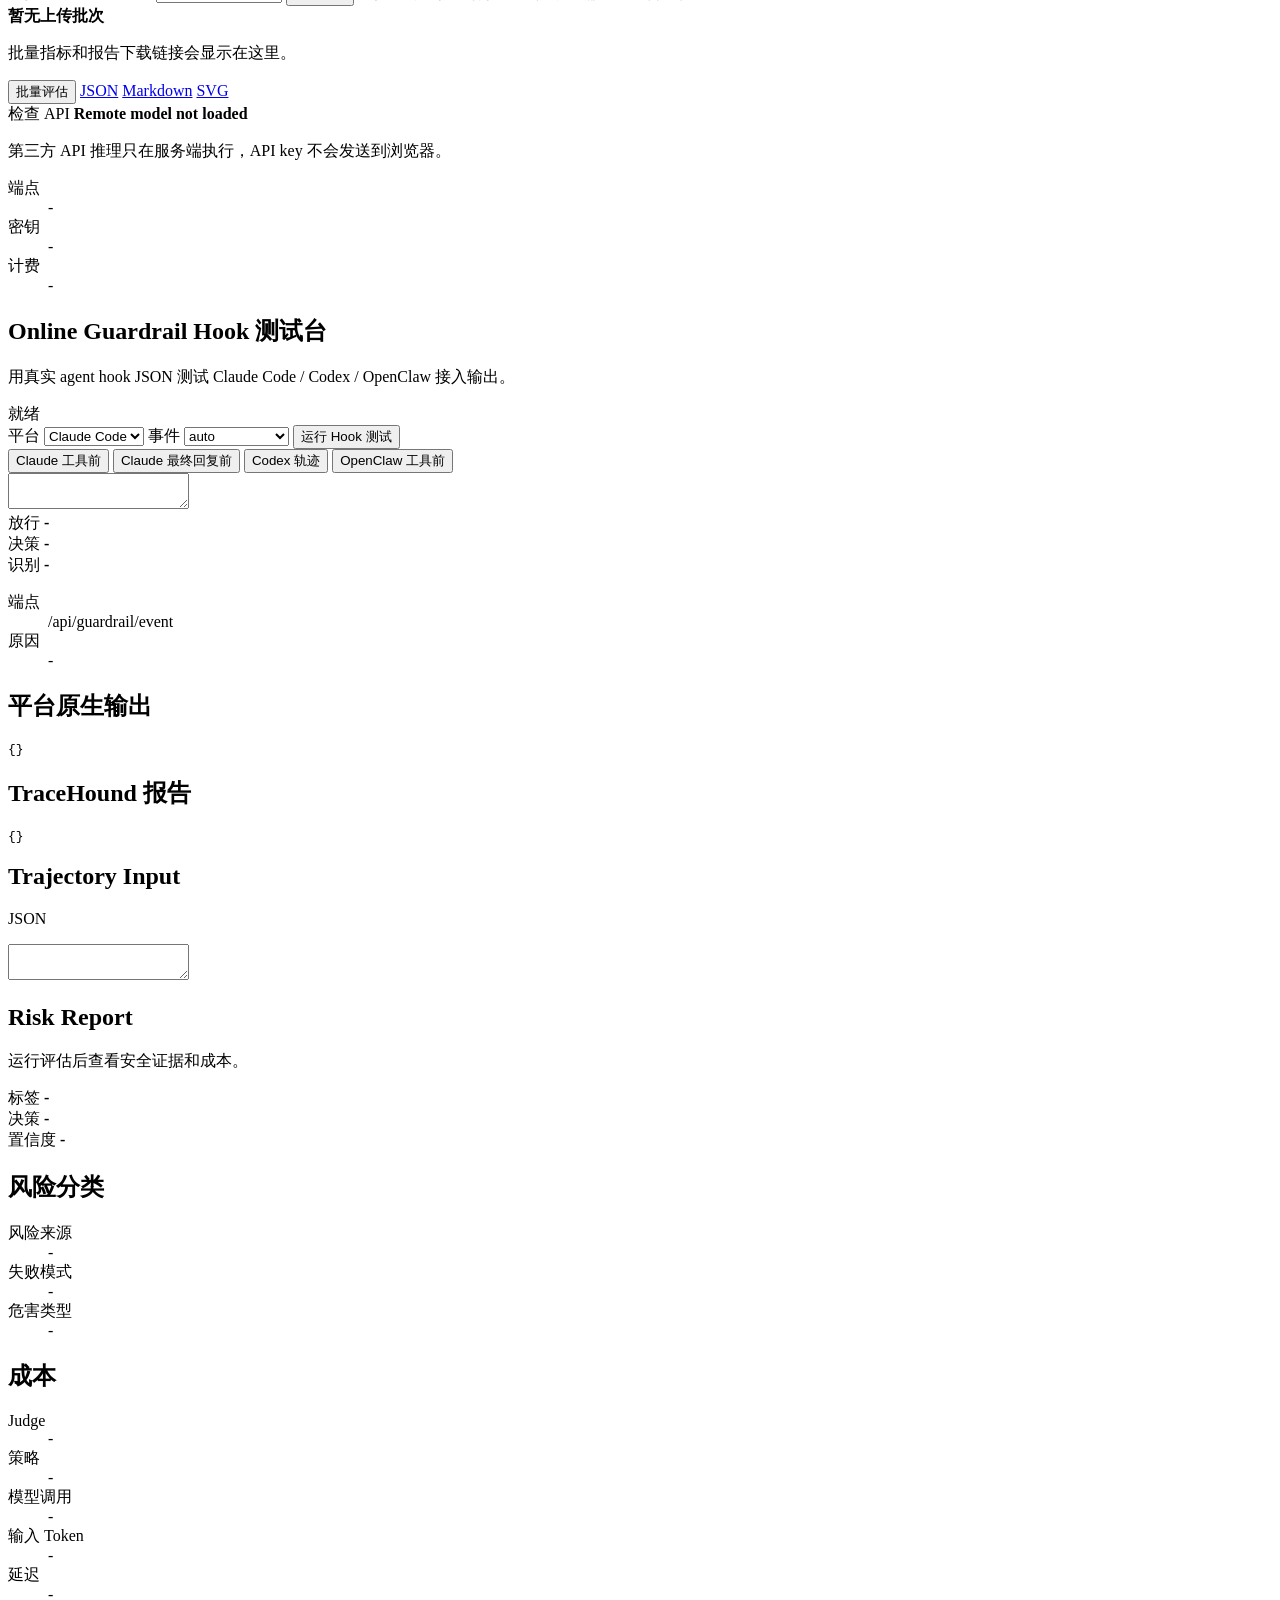
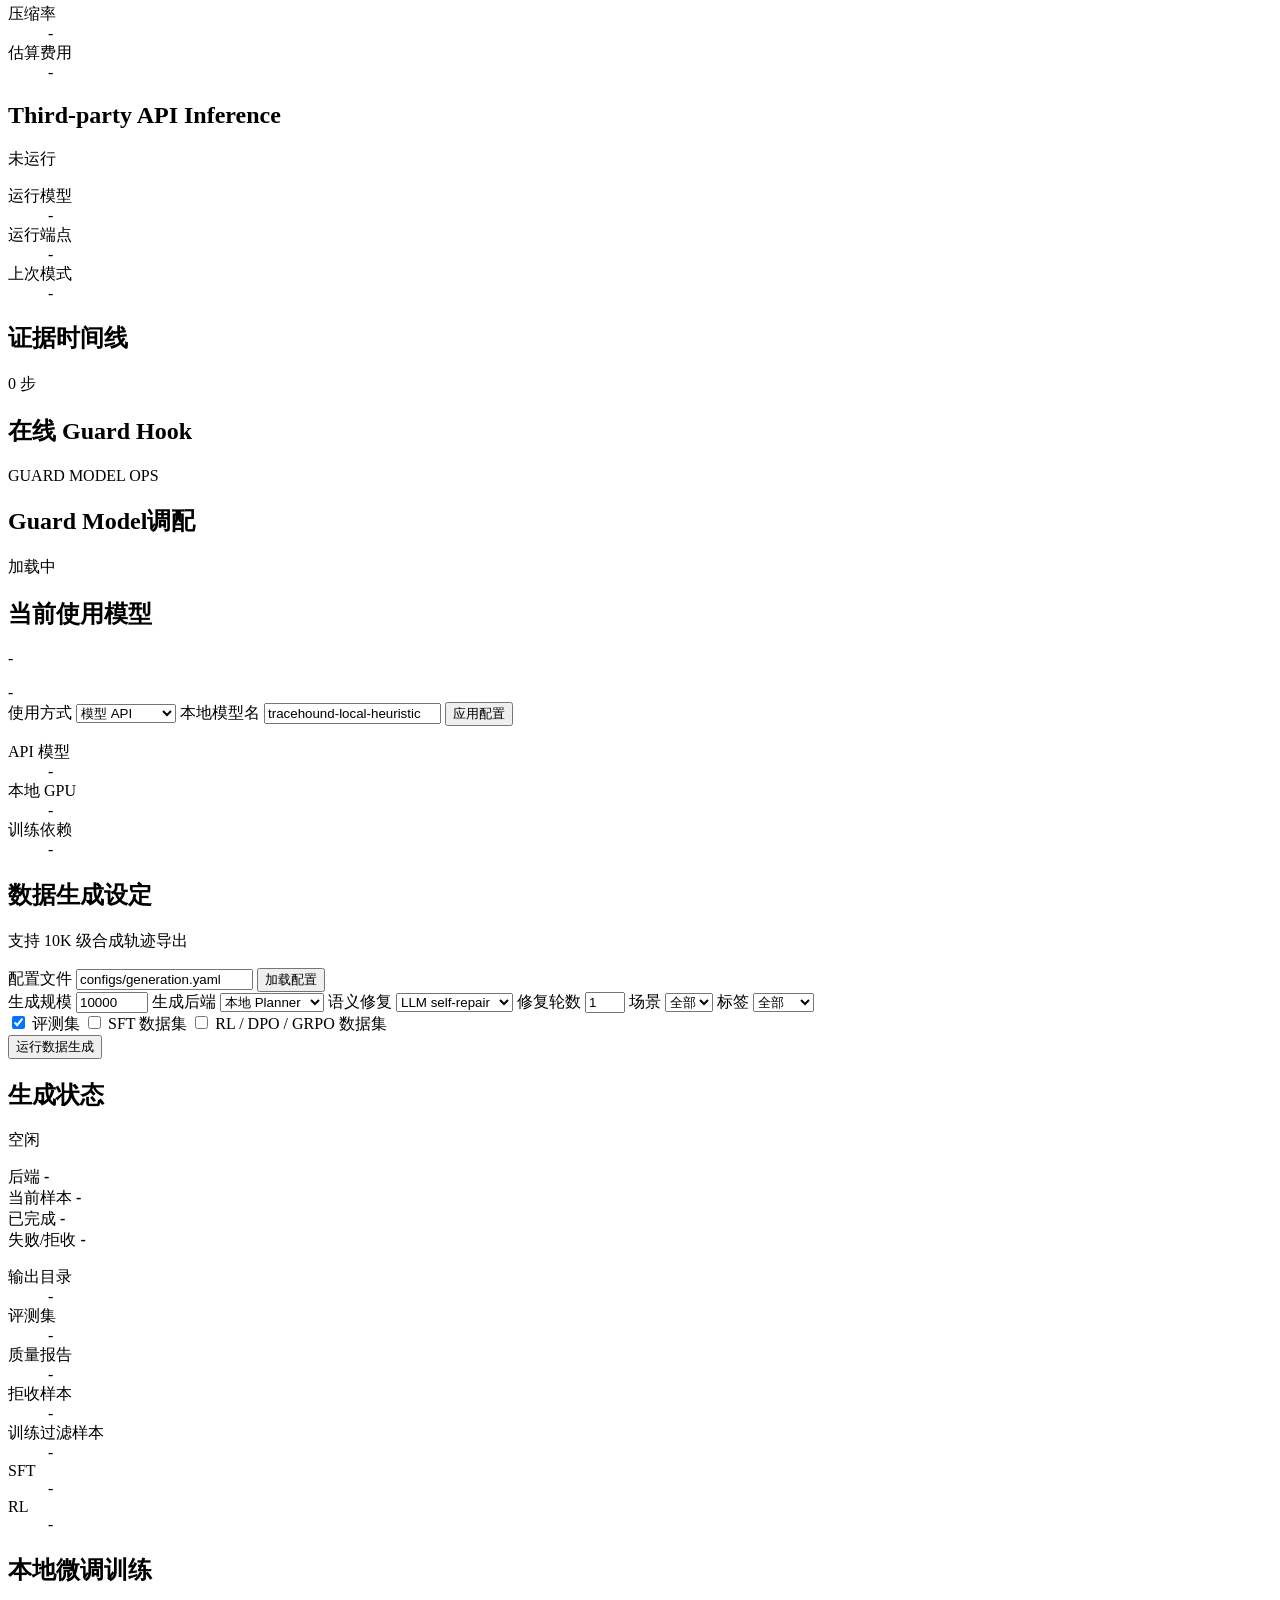
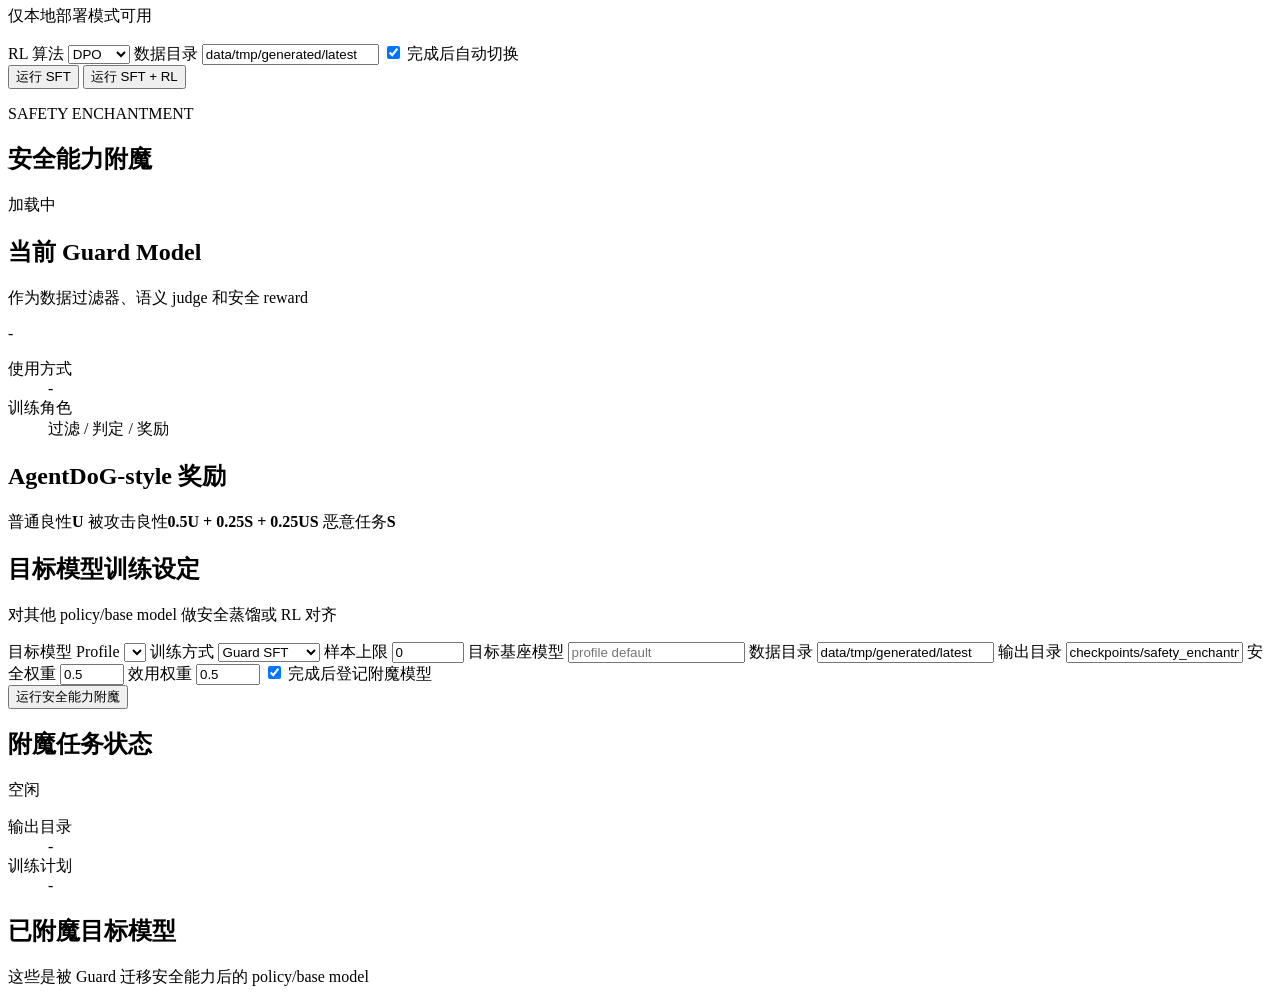
==== commit e72610b6: "Save TraceHound project page and guardrail work" ====
--- a/web_demo/index.html
+++ b/web_demo/index.html
@@ -4,7 +4,7 @@
     <meta charset="utf-8" />
     <meta name="viewport" content="width=device-width, initial-scale=1" />
     <title>TraceHound</title>
-    <link rel="stylesheet" href="/static/styles.css?v=batch-dataset-v1" />
+    <link rel="stylesheet" href="/static/styles.css?v=project-page-ppt-v1" />
   </head>
   <body>
     <div class="backdrop" aria-hidden="true"></div>
@@ -23,60 +23,353 @@
     </nav>
 
     <main class="app-shell">
-      <section id="homePage" class="page active">
-        <div class="hero-grid">
-          <section class="hero-copy">
-            <p class="eyebrow">TRACE / COMPRESS / GUARD</p>
-            <h1>TraceHound</h1>
-            <p class="hero-slogan" data-i18n="home.slogan">让每一次 Agent 行动都留下可审计的安全证据</p>
+      <section id="homePage" class="page active project-deck">
+        <nav class="project-toc" aria-label="Project slide navigation">
+          <a href="#home" data-slide-link="home" data-i18n="home.tocCover">封面</a>
+          <a href="#data" data-slide-link="data" data-i18n="home.tocData">数据处理</a>
+          <a href="#method" data-slide-link="method" data-i18n="home.tocMethod">方法介绍</a>
+          <a href="#results" data-slide-link="results" data-i18n="home.tocResults">实验结果</a>
+          <a href="#fine" data-slide-link="fine" data-i18n="home.tocFine">细粒度+GRPO</a>
+          <a href="#conclusion" data-slide-link="conclusion" data-i18n="home.tocConclusion">总结与任务</a>
+        </nav>
+
+        <section id="home" class="project-slide project-hero" aria-labelledby="projectTitle" data-slide-title="TraceHound">
+          <div class="project-hero-copy">
+            <p class="eyebrow">AGENTDOG 1.0 / SFT / GRPO / TRACE SAFETY</p>
+            <h1 id="projectTitle">TraceHound</h1>
+            <p class="hero-slogan" data-i18n="home.slogan">Agent 轨迹安全评测与细粒度风险定位项目页</p>
             <div class="neon-bars" aria-hidden="true">
               <span></span><span></span><span></span>
             </div>
-            <p class="hero-meta" data-i18n="home.meta">AgentDoG taxonomy · CPU-first baseline · API validation · local model training hooks</p>
+            <p class="hero-meta" data-i18n="home.meta">围绕 AgentDoG1.0 训练数据完成清洗、Reason 标注增强、全参数 SFT / LoRA 对比，以及二分类和三因素细粒度分类评测。</p>
             <div class="hero-actions">
-              <button class="primary-button" type="button" data-go="evaluate" data-i18n="home.startEval">开始评估</button>
-              <button class="secondary-button" type="button" data-go="model" data-i18n="home.openModel">模型调配</button>
-              <button class="secondary-button" type="button" data-go="enchant" data-i18n="home.openEnchant">安全附魔</button>
-            </div>
-          </section>
-          <section class="signal-board" aria-label="TraceHound telemetry">
-            <div class="signal-line">
-              <span>unsafe_recall</span>
-              <strong>1.000</strong>
-            </div>
-            <div class="signal-line">
-              <span>taxonomy</span>
-              <strong>8 / 14 / 10</strong>
-            </div>
-            <div class="signal-line">
-              <span>datasets</span>
-              <strong id="homeDatasetCount">16 seed cases</strong>
+              <a class="primary-button anchor-button" href="#results" data-i18n="home.viewResults">查看实验结果</a>
+              <a class="secondary-button anchor-button" href="#data" data-i18n="home.viewData">数据处理流程</a>
+              <button class="secondary-button" type="button" data-go="evaluate" data-i18n="home.startEval">打开评估台</button>
+            </div>
+          </div>
+          <aside class="project-snapshot" aria-label="Project result snapshot">
+            <div class="snapshot-heading">
+              <span data-i18n="home.snapshot">Result Snapshot</span>
+              <strong>TraceHound-Basev1</strong>
+            </div>
+            <div class="snapshot-grid">
+              <article class="snapshot-metric">
+                <span data-i18n="home.metricBinary">二分类准确率</span>
+                <strong>0.7303</strong>
+                <small data-i18n="home.metricBinaryDelta">较基座 +0.2118</small>
+              </article>
+              <article class="snapshot-metric">
+                <span data-i18n="home.metricF1">二分类 F1</span>
+                <strong>0.7791</strong>
+                <small data-i18n="home.metricF1Delta">全参数 SFT 最优</small>
+              </article>
+              <article class="snapshot-metric">
+                <span data-i18n="home.metricFine">ATBench 细粒度准确率</span>
+                <strong>0.6433</strong>
+                <small data-i18n="home.metricFineDelta">无效率降至 0</small>
+              </article>
+              <article class="snapshot-metric">
+                <span data-i18n="home.metricRjudge">R-Judge 细粒度准确率</span>
+                <strong>0.6259</strong>
+                <small data-i18n="home.metricRjudgeDelta">格式无效率 0.0018</small>
+              </article>
             </div>
             <div class="terminal-strip">
-              <span>$ tracehound guard --mode layered</span>
-              <span>risk_span.compress()</span>
-              <span>decision.block_if_needed()</span>
-            </div>
-          </section>
-        </div>
-
-        <section class="home-panels">
-          <article class="glass-panel">
-            <h2 data-i18n="home.panel1.title">轨迹级诊断</h2>
-            <p data-i18n="home.panel1.body">从用户目标、工具调用、外部 observation、最终回答中抽取风险证据。</p>
-          </article>
-          <article class="glass-panel">
-            <h2 data-i18n="home.panel2.title">低算力优先</h2>
-            <p data-i18n="home.panel2.body">默认离线规则与压缩启发式，可接入第三方 API，不强依赖 GPU。</p>
-          </article>
-          <article class="glass-panel">
-            <h2 data-i18n="home.panel3.title">赛前可调配</h2>
-            <p data-i18n="home.panel3.body">支持大规模数据生成、训练预检、模型运行方式切换和报告输出。</p>
-          </article>
-          <article class="glass-panel">
-            <h2 data-i18n="home.panel4.title">安全能力附魔</h2>
-            <p data-i18n="home.panel4.body">用当前 Guard Model 过滤、打分和奖励其他基座模型，生成更安全的策略模型。</p>
-          </article>
+              <span>clean_prompt(json_schema=True)</span>
+              <span>merge(Safe_binary, Unsafe_finegrained)</span>
+              <span>train(full_sft) &gt; train(lora) · optimize(grpo_reasoning)</span>
+            </div>
+          </aside>
+        </section>
+
+        <section id="data" class="project-section project-slide" aria-labelledby="dataTitle" data-slide-title="Data Processing">
+          <div class="section-title-row">
+            <div>
+              <p class="eyebrow">DATA PROCESSING</p>
+              <h2 id="dataTitle" data-i18n="home.dataTitle">数据处理方法、流程、结果</h2>
+            </div>
+            <span data-i18n="home.dataTag">从官方训练集到可用于 Reason 分析的高质量数据</span>
+          </div>
+
+          <div class="data-grid">
+            <article class="glass-panel project-card">
+              <h3 data-i18n="home.dataProvidedTitle">初始数据结构</h3>
+              <ul class="clean-list">
+                <li data-i18n="home.dataProvided1">训练数据包含基础二分类任务数据。</li>
+                <li data-i18n="home.dataProvided2">训练数据包含三因素细粒度分类任务数据。</li>
+                <li data-i18n="home.dataProvided3">评测数据额外包含 Label、三因素标签、Reason 和 Source。</li>
+              </ul>
+            </article>
+            <article class="glass-panel project-card">
+              <h3 data-i18n="home.dataEvalTitle">评测字段含义</h3>
+              <dl class="compact-dl">
+                <dt>Label</dt>
+                <dd data-i18n="home.dataEvalLabel">Safe / Unsafe 分别以 0 / 1 表示。</dd>
+                <dt>Reason</dt>
+                <dd data-i18n="home.dataEvalReason">解释模型分类理由，用于分类+理由分析任务。</dd>
+                <dt>Source</dt>
+                <dd data-i18n="home.dataEvalSource">描述风险来源，包括 Safe、Unsafe、Benign、False_Refusal。</dd>
+              </dl>
+              <div class="source-taxonomy" aria-label="Source label definitions">
+                <div class="source-item safe-source">
+                  <strong>Safe</strong>
+                  <span data-i18n="home.sourceSafe">轨迹有风险，但模型正确防御。</span>
+                </div>
+                <div class="source-item unsafe-source">
+                  <strong>Unsafe</strong>
+                  <span data-i18n="home.sourceUnsafe">轨迹有风险，且模型未采取任何防御手段。</span>
+                </div>
+                <div class="source-item benign-source">
+                  <strong>Benign</strong>
+                  <span data-i18n="home.sourceBenign">轨迹本身无风险。</span>
+                </div>
+                <div class="source-item refusal-source">
+                  <strong>False_Refusal</strong>
+                  <span data-i18n="home.sourceFalseRefusal">模型尝试防御但未成功，最终造成风险执行。</span>
+                </div>
+              </div>
+            </article>
+          </div>
+
+          <div class="process-flow" aria-label="Dataset processing flow">
+            <article class="flow-step">
+              <span>01</span>
+              <h3 data-i18n="home.flow1Title">保留高质量官方数据</h3>
+              <p data-i18n="home.flow1Body">优先使用官方二分类训练集中的 Safe 部分和三因素细粒度训练集中的 Unsafe 部分，降低 LLM 标注噪声。</p>
+            </article>
+            <article class="flow-step">
+              <span>02</span>
+              <h3 data-i18n="home.flow2Title">补齐 Reason 与三因素标签</h3>
+              <p data-i18n="home.flow2Body">对 Safe 轨迹补充三因素+Reason；对 Unsafe 细粒度轨迹补充 Reason。Safe 的三因素标注相对简单，标注风险更低。</p>
+            </article>
+            <article class="flow-step">
+              <span>03</span>
+              <h3 data-i18n="home.flow3Title">筛选合并训练集</h3>
+              <p data-i18n="home.flow3Body">抛弃二分类训练集中的 Unsafe 轨迹，直接合并细粒度 Unsafe 数据，形成更完整的三因素+Reason 数据集。</p>
+            </article>
+            <article class="flow-step">
+              <span>04</span>
+              <h3 data-i18n="home.flow4Title">清洗格式与重复样本</h3>
+              <p data-i18n="home.flow4Body">统一 JSON 输出 Prompt，规范三因素标签大小写和间隔符，并处理二分类数据中约 2000 条重复数据。</p>
+            </article>
+          </div>
+        </section>
+
+        <section id="method" class="project-section project-slide" aria-labelledby="methodTitle" data-slide-title="Method">
+          <div class="section-title-row">
+            <div>
+              <p class="eyebrow">METHOD</p>
+              <h2 id="methodTitle" data-i18n="home.methodTitle">方法介绍</h2>
+            </div>
+            <span data-i18n="home.methodTag">用官方训练数据微调小模型，提高特定评测任务效果</span>
+          </div>
+
+          <div class="method-grid">
+            <article class="method-panel">
+              <h3 data-i18n="home.methodBinaryTitle">二分类安全判定</h3>
+              <p data-i18n="home.methodBinaryBody">以 Qwen3.5-0.8B 为基座，对基础 Safe / Unsafe 分类任务分别进行全参数 SFT 与 LoRA 微调，并比较准确率、F1、格式无效率和输出长度。</p>
+            </article>
+            <article class="method-panel">
+              <h3 data-i18n="home.methodFineTitle">三因素细粒度分类</h3>
+              <p data-i18n="home.methodFineBody">围绕 Risk Source、Failure Mode、Harm Type 三个维度进行全参数 SFT，使模型能定位轨迹危险因素，而不只给出粗粒度安全标签。</p>
+            </article>
+            <article class="method-panel">
+              <h3 data-i18n="home.methodReasonTitle">Reason 分析增强</h3>
+              <p data-i18n="home.methodReasonBody">在数据构造阶段补齐 Reason 字段，让模型学习分类理由与风险证据之间的对应关系，同时通过清洗和筛选降低标注误差。</p>
+            </article>
+            <article class="method-panel">
+              <h3 data-i18n="home.methodGrpoTitle">GRPO 强化优化</h3>
+              <p data-i18n="home.methodGrpoBody">针对三因素+Reason 推理任务开展 GRPO 强化学习训练，奖励侧重 JSON 有效性、三因素一致性和 Reason 证据对齐。</p>
+            </article>
+          </div>
+        </section>
+
+        <section id="results" class="project-section project-slide" aria-labelledby="resultsTitle" data-slide-title="Binary Results">
+          <div class="section-title-row">
+            <div>
+              <p class="eyebrow">EXPERIMENT RESULTS</p>
+              <h2 id="resultsTitle" data-i18n="home.resultsTitle">实验结果展示分析</h2>
+            </div>
+            <span data-i18n="home.resultsTag">SFT 显著改善分类准确性和 JSON 格式稳定性</span>
+          </div>
+
+          <div class="result-block">
+            <div class="result-heading">
+              <h3 data-i18n="home.binaryResultTitle">二分类任务：全参数 SFT 优于 LoRA</h3>
+              <p data-i18n="home.binaryResultBody">全参数 SFT 将准确率从 0.5185 提升到 0.7303，F1 从 0.6829 提升到 0.7791；LoRA 有提升但幅度有限，且出现 0.0067 的无效率。</p>
+            </div>
+            <div class="table-wrap">
+              <table class="result-table">
+                <thead>
+                  <tr>
+                    <th data-i18n="home.tableModel">模型</th>
+                    <th data-i18n="home.tableAcc">准确率</th>
+                    <th>F1</th>
+                    <th data-i18n="home.tableInvalid">无效率</th>
+                    <th data-i18n="home.tableTokens">Output Tokens mean / max / min / median</th>
+                  </tr>
+                </thead>
+                <tbody>
+                  <tr>
+                    <td>Qwen3.5-0.8B</td>
+                    <td>0.5185</td>
+                    <td>0.6829</td>
+                    <td>0</td>
+                    <td>13 / 13 / 13 / 13</td>
+                  </tr>
+                  <tr class="highlight-row">
+                    <td>TraceHound-Basev1</td>
+                    <td>0.7303</td>
+                    <td>0.7791</td>
+                    <td>0</td>
+                    <td>13 / 13 / 13 / 13</td>
+                  </tr>
+                  <tr>
+                    <td>TraceHound-LoRAv1</td>
+                    <td>0.6767</td>
+                    <td>0.7188</td>
+                    <td>0.0067</td>
+                    <td>13.12 / 32 / 13 / 13</td>
+                  </tr>
+                </tbody>
+              </table>
+            </div>
+          </div>
+        </section>
+
+        <section id="fine" class="project-section project-slide" aria-labelledby="fineTitle" data-slide-title="Fine-Grained + GRPO">
+          <div class="result-block">
+            <div class="result-heading">
+              <h3 id="fineTitle" data-i18n="home.fineResultTitle">三因素任务：准确率与格式规范性提升明显</h3>
+              <p data-i18n="home.fineResultBody">全参数 SFT 在 ATBench 和 R-Judge 上均明显降低无效率；R-Judge 的 F1 下降主要来自基座模型低准确率、高无效率以及偏向 Unsafe 的召回结构带来的指标优势。</p>
+            </div>
+            <div class="table-wrap">
+              <table class="result-table">
+                <thead>
+                  <tr>
+                    <th data-i18n="home.tableBenchmark">评测集</th>
+                    <th data-i18n="home.tableModel">模型</th>
+                    <th data-i18n="home.tableAcc">准确率</th>
+                    <th>F1</th>
+                    <th data-i18n="home.tableInvalid">无效率</th>
+                    <th data-i18n="home.tableTokens">Output Tokens mean / max / min / median</th>
+                  </tr>
+                </thead>
+                <tbody>
+                  <tr>
+                    <td>ATBench</td>
+                    <td>Qwen3.5-0.8B</td>
+                    <td>0.1367</td>
+                    <td>0.2897</td>
+                    <td>0.7200</td>
+                    <td>-</td>
+                  </tr>
+                  <tr class="highlight-row">
+                    <td>ATBench</td>
+                    <td>AgentDoG1.0-Qwen3.5-0.8B</td>
+                    <td>0.6433</td>
+                    <td>0.7116</td>
+                    <td>0.0000</td>
+                    <td>34.79 / 40 / 28 / 34.5</td>
+                  </tr>
+                  <tr>
+                    <td>R-Judge</td>
+                    <td>Qwen3.5-0.8B</td>
+                    <td>0.2571</td>
+                    <td>0.6259</td>
+                    <td>0.7074</td>
+                    <td>-</td>
+                  </tr>
+                  <tr class="highlight-row">
+                    <td>R-Judge</td>
+                    <td>AgentDoG1.0-Qwen3.5-0.8B</td>
+                    <td>0.6259</td>
+                    <td>0.4903</td>
+                    <td>0.0018</td>
+                    <td>30.86 / 39 / 20 / 30</td>
+                  </tr>
+                </tbody>
+              </table>
+            </div>
+          </div>
+
+          <div class="result-block">
+            <div class="result-heading">
+              <h3 data-i18n="home.dimensionTitle">三因素维度拆解</h3>
+              <p data-i18n="home.dimensionBody">SFT 在 Risk Source、Failure Mode、Harm Type 三个维度上都带来准确率提升，其中 Harm Type 的 Macro-F1 提升最明显。</p>
+            </div>
+            <div class="table-wrap">
+              <table class="result-table compact-table">
+                <thead>
+                  <tr>
+                    <th data-i18n="home.tableDimension">维度</th>
+                    <th>Baseline Acc</th>
+                    <th>SFT Acc</th>
+                    <th>Baseline Macro-F1</th>
+                    <th>SFT Macro-F1</th>
+                  </tr>
+                </thead>
+                <tbody>
+                  <tr>
+                    <td>Risk Source</td>
+                    <td>0.0267</td>
+                    <td>0.1833</td>
+                    <td>0.0336</td>
+                    <td>0.1520</td>
+                  </tr>
+                  <tr>
+                    <td>Failure Mode</td>
+                    <td>0.0133</td>
+                    <td>0.2500</td>
+                    <td>0.0125</td>
+                    <td>0.0642</td>
+                  </tr>
+                  <tr>
+                    <td>Harm Type</td>
+                    <td>0.0567</td>
+                    <td>0.2867</td>
+                    <td>0.0638</td>
+                    <td>0.2434</td>
+                  </tr>
+                </tbody>
+              </table>
+            </div>
+          </div>
+          <div class="grpo-callout">
+            <strong data-i18n="home.grpoCalloutTitle">GRPO RL 优化</strong>
+            <span data-i18n="home.grpoCalloutBody">我们也对三因素+Reason 推理任务运用 GRPO 算法进行了 RL 强化学习训练优化；当前不展示尚未完成评测的数据结果。</span>
+          </div>
+        </section>
+
+        <section id="conclusion" class="project-section project-slide" aria-labelledby="conclusionTitle" data-slide-title="Conclusion">
+          <div class="section-title-row">
+            <div>
+              <p class="eyebrow">CONCLUSION</p>
+              <h2 id="conclusionTitle" data-i18n="home.conclusionTitle">总结结论和任务</h2>
+            </div>
+            <span data-i18n="home.conclusionTag">结论明确：数据质量与全参数 SFT 是当前收益最高的方向</span>
+          </div>
+
+          <div class="conclusion-grid">
+            <article class="glass-panel project-card">
+              <h3 data-i18n="home.conclusionFindings">核心结论</h3>
+              <ul class="clean-list">
+                <li data-i18n="home.finding1">微调显著提升二分类和三因素分类准确率，并稳定 JSON 输出格式。</li>
+                <li data-i18n="home.finding2">全参数 SFT 的调整能力强于 LoRA，更适合当前小模型任务对齐。</li>
+                <li data-i18n="home.finding3">R-Judge F1 异常需要结合无效率、召回倾向和计算基数解释，不能单看单项指标。</li>
+              </ul>
+            </article>
+            <article class="glass-panel project-card">
+              <h3 data-i18n="home.nextTasks">后续任务</h3>
+              <ul class="clean-list">
+                <li data-i18n="home.task1">继续扩充和抽检 Reason 标注，降低 LLM 生成标注噪声。</li>
+                <li data-i18n="home.task2">围绕 R-Judge 做类别均衡、阈值校准和错误样本复盘。</li>
+                <li data-i18n="home.task3">增加 Prompt 清洗、去重、数据合并策略的消融实验。</li>
+                <li data-i18n="home.task4">将最优模型接入评估台，形成可复现的训练-评测-展示闭环。</li>
+              </ul>
+            </article>
+          </div>
         </section>
       </section>
 
@@ -109,6 +402,7 @@
             <span data-i18n="eval.judge">Judge</span>
             <select id="judgeSelect" aria-label="Judge">
               <option value="heuristic">heuristic</option>
+              <option value="local-binary">TraceHound-Base local</option>
               <option value="hybrid">hybrid API</option>
               <option value="api">API only</option>
             </select>
@@ -162,6 +456,84 @@
             <dt data-i18n="eval.pricing">计费</dt>
             <dd id="apiPricing">-</dd>
           </dl>
+        </section>
+
+        <section class="guardrail-lab" aria-label="Online guardrail hook test">
+          <div class="panel-heading compact-heading">
+            <div>
+              <h2 data-i18n="guardrail.title">Online Guardrail Hook 测试台</h2>
+              <p data-i18n="guardrail.subtitle">用真实 agent hook JSON 测试 Claude Code / Codex / OpenClaw 接入输出。</p>
+            </div>
+            <span id="guardrailStatus" class="status-pill" data-i18n="common.ready">就绪</span>
+          </div>
+          <div class="guardrail-grid">
+            <section class="guardrail-editor">
+              <div class="guardrail-controls">
+                <label>
+                  <span data-i18n="guardrail.platform">平台</span>
+                  <select id="guardPlatformSelect" aria-label="Guardrail platform">
+                    <option value="claude-code">Claude Code</option>
+                    <option value="codex">Codex</option>
+                    <option value="openclaw">OpenClaw</option>
+                    <option value="generic">Generic</option>
+                  </select>
+                </label>
+                <label>
+                  <span data-i18n="guardrail.event">事件</span>
+                  <select id="guardEventTypeSelect" aria-label="Guardrail event type">
+                    <option value="auto">auto</option>
+                    <option value="pre_tool_use">pre_tool_use</option>
+                    <option value="post_tool_use">post_tool_use</option>
+                    <option value="pre_reply">pre_reply</option>
+                  </select>
+                </label>
+                <button id="runGuardrailBtn" class="primary-button" type="button" data-i18n="guardrail.run">运行 Hook 测试</button>
+              </div>
+              <div class="sample-actions">
+                <button class="secondary-button" type="button" data-guard-sample="claude-pretool" data-i18n="guardrail.sampleClaude">Claude 工具前</button>
+                <button class="secondary-button" type="button" data-guard-sample="claude-stop" data-i18n="guardrail.sampleStop">Claude 最终回复前</button>
+                <button class="secondary-button" type="button" data-guard-sample="codex-prereply" data-i18n="guardrail.sampleCodex">Codex 轨迹</button>
+                <button class="secondary-button" type="button" data-guard-sample="openclaw-pretool" data-i18n="guardrail.sampleOpenClaw">OpenClaw 工具前</button>
+              </div>
+              <textarea id="guardEventInput" spellcheck="false" aria-label="Guardrail hook JSON input"></textarea>
+            </section>
+            <section class="guardrail-output">
+              <div class="summary-strip">
+                <article class="metric-tile">
+                  <span data-i18n="guardrail.allow">放行</span>
+                  <strong id="guardrailAllow">-</strong>
+                </article>
+                <article class="metric-tile">
+                  <span data-i18n="eval.decision">决策</span>
+                  <strong id="guardrailDecision">-</strong>
+                </article>
+                <article class="metric-tile">
+                  <span data-i18n="guardrail.detected">识别</span>
+                  <strong id="guardrailDetected">-</strong>
+                </article>
+              </div>
+              <dl class="dense-dl guardrail-reason">
+                <dt data-i18n="eval.endpoint">端点</dt>
+                <dd id="guardrailEndpoint">/api/guardrail/event</dd>
+                <dt data-i18n="eval.reason">原因</dt>
+                <dd id="guardrailReason">-</dd>
+              </dl>
+              <div class="guardrail-pre-grid">
+                <section>
+                  <div class="section-title-row">
+                    <h2 data-i18n="guardrail.adapter">平台原生输出</h2>
+                  </div>
+                  <pre id="guardrailAdapterOutput">{}</pre>
+                </section>
+                <section>
+                  <div class="section-title-row">
+                    <h2 data-i18n="guardrail.report">TraceHound 报告</h2>
+                  </div>
+                  <pre id="guardrailReportOutput">{}</pre>
+                </section>
+              </div>
+            </section>
+          </div>
         </section>
 
         <section class="workspace">
@@ -560,6 +932,6 @@
         </section>
       </section>
     </main>
-    <script src="/static/app.js?v=batch-dataset-v1"></script>
+    <script src="/static/app.js?v=project-page-ppt-v1"></script>
   </body>
 </html>
